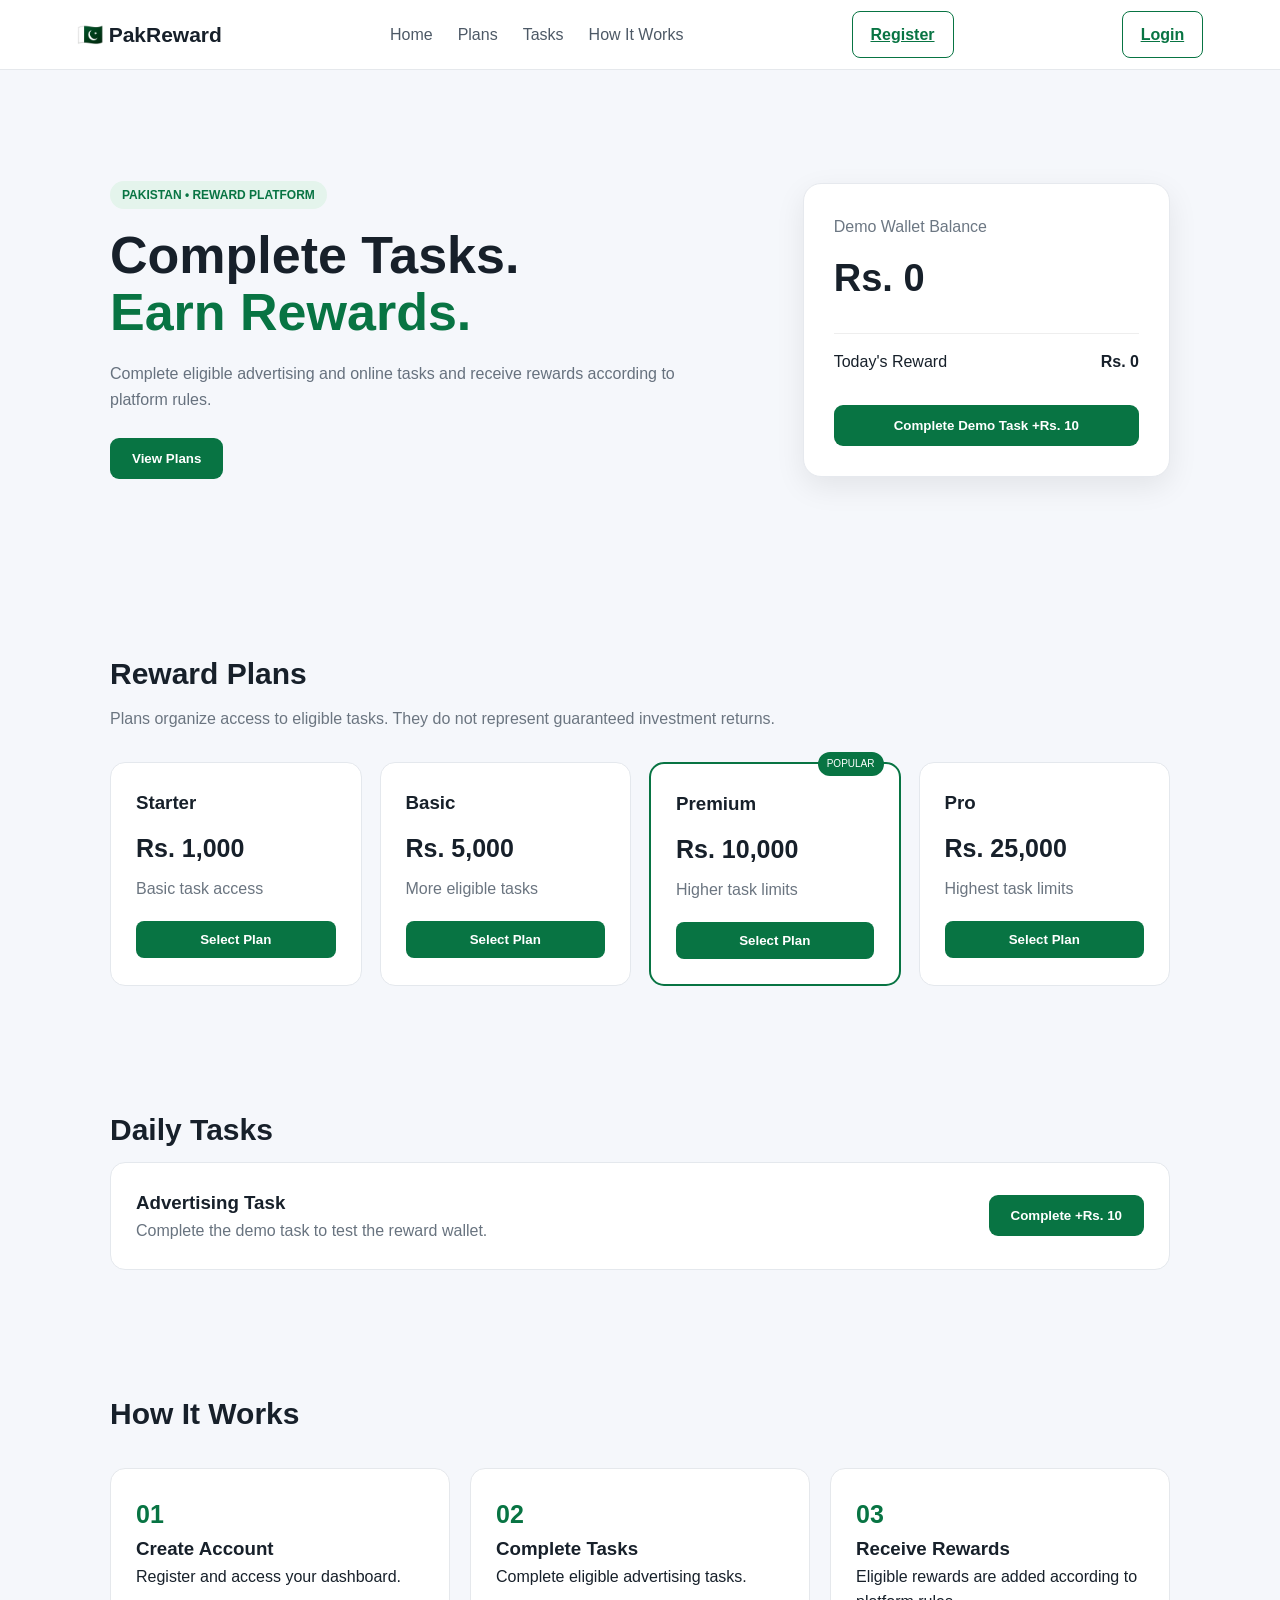
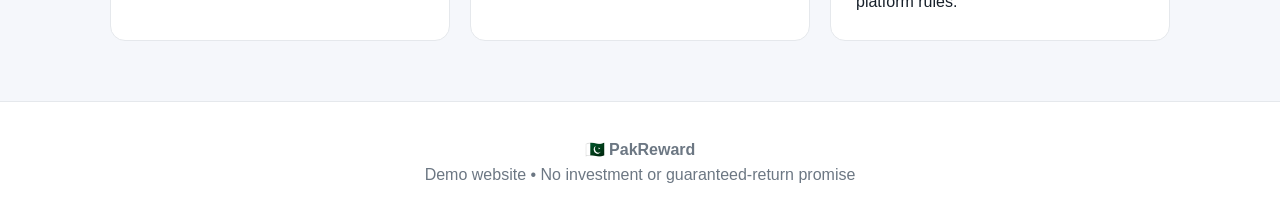
==== index.html @ a7fa125a "Update index.html" ====
<!DOCTYPE html>
<html lang="en">
<head>
    <meta charset="UTF-8">
    <meta name="viewport" content="width=device-width, initial-scale=1.0">
    <title>PakReward - Earn Rewards</title>
    <link rel="stylesheet" href="style.css">
</head>

<body>

<header>
    <div class="logo">🇵🇰 PakReward</div>

    <nav>
        <a href="#home">Home</a>
        <a href="#plans">Plans</a>
        <a href="#tasks">Tasks</a>
        <a href="#how">How It Works</a>
    </nav>

    <a href="register.html" class="login-btn">Register</a>

<a href="dashboard.html" class="login-btn">Login</a>
</header>


<section id="home" class="hero">

    <div class="hero-text">
        <span class="badge">PAKISTAN • REWARD PLATFORM</span>

        <h1>Complete Tasks.<br>
        <span>Earn Rewards.</span></h1>

        <p>
            Complete eligible advertising and online tasks
            and receive rewards according to platform rules.
        </p>

        <button class="main-btn" onclick="showPlans()">
            View Plans
        </button>
    </div>


    <div class="wallet-card">

        <p>Demo Wallet Balance</p>

        <h2 id="balance">Rs. 0</h2>

        <div class="wallet-row">
            <span>Today's Reward</span>
            <strong id="today">Rs. 0</strong>
        </div>

        <button class="main-btn full"
                onclick="completeTask()">
            Complete Demo Task +Rs. 10
        </button>

    </div>

</section>


<section id="plans">

    <h2>Reward Plans</h2>

    <p class="section-text">
        Plans organize access to eligible tasks.
        They do not represent guaranteed investment returns.
    </p>


    <div class="plans">

        <div class="plan-card">
            <h3>Starter</h3>
            <h4>Rs. 1,000</h4>
            <p>Basic task access</p>

            <button onclick="selectPlan('Starter',1000)">
                Select Plan
            </button>
        </div>


        <div class="plan-card">
            <h3>Basic</h3>
            <h4>Rs. 5,000</h4>
            <p>More eligible tasks</p>

            <button onclick="selectPlan('Basic',5000)">
                Select Plan
            </button>
        </div>


        <div class="plan-card featured">
            <span class="popular">POPULAR</span>

            <h3>Premium</h3>
            <h4>Rs. 10,000</h4>
            <p>Higher task limits</p>

            <button onclick="selectPlan('Premium',10000)">
                Select Plan
            </button>
        </div>


        <div class="plan-card">
            <h3>Pro</h3>
            <h4>Rs. 25,000</h4>
            <p>Highest task limits</p>

            <button onclick="selectPlan('Pro',25000)">
                Select Plan
            </button>
        </div>

    </div>

</section>


<section id="tasks">

    <h2>Daily Tasks</h2>

    <div class="task-card">

        <div>
            <h3>Advertising Task</h3>

            <p>
                Complete the demo task to test
                the reward wallet.
            </p>
        </div>

        <button class="main-btn"
                onclick="completeTask()">
            Complete +Rs. 10
        </button>

    </div>

</section>


<section id="how">

    <h2>How It Works</h2>

    <div class="steps">

        <div>
            <b>01</b>
            <h3>Create Account</h3>
            <p>Register and access your dashboard.</p>
        </div>

        <div>
            <b>02</b>
            <h3>Complete Tasks</h3>
            <p>Complete eligible advertising tasks.</p>
        </div>

        <div>
            <b>03</b>
            <h3>Receive Rewards</h3>
            <p>Eligible rewards are added according to platform rules.</p>
        </div>

    </div>

</section>


<footer>

    <strong>🇵🇰 PakReward</strong>

    <p>
        Demo website • No investment or guaranteed-return promise
    </p>

</footer>


<script src="script.js"></script>

</body>
</html>
---- style.css ----
* {
    box-sizing: border-box;
    margin: 0;
    padding: 0;
}

body {
    font-family: Arial, sans-serif;
    background: #f5f7fb;
    color: #17202a;
    line-height: 1.6;
}


/* HEADER */

header {
    height: 70px;
    background: white;
    border-bottom: 1px solid #e5e8ec;

    display: flex;
    align-items: center;
    justify-content: space-between;

    padding: 0 6%;

    position: sticky;
    top: 0;
    z-index: 100;
}

.logo {
    font-size: 21px;
    font-weight: 800;
}

nav {
    display: flex;
    gap: 25px;
}

nav a {
    text-decoration: none;
    color: #4d5966;
    font-weight: 500;
}

.login-btn {
    padding: 10px 18px;

    border: 1px solid #087443;
    border-radius: 8px;

    background: white;
    color: #087443;

    cursor: pointer;
    font-weight: bold;
}


/* HERO */

.hero {
    max-width: 1100px;
    margin: auto;

    min-height: 520px;

    padding: 70px 20px;

    display: grid;
    grid-template-columns: 1.4fr 0.8fr;

    gap: 50px;

    align-items: center;
}

.badge {
    background: #e4f4ec;
    color: #087443;

    padding: 7px 12px;

    border-radius: 30px;

    font-size: 12px;
    font-weight: bold;
}

.hero h1 {
    font-size: 52px;
    line-height: 1.1;

    margin: 20px 0;
}

.hero h1 span {
    color: #087443;
}

.hero-text p {
    color: #66717e;

    max-width: 600px;

    margin-bottom: 25px;
}


/* BUTTON */

.main-btn {
    border: none;

    background: #087443;
    color: white;

    padding: 13px 22px;

    border-radius: 9px;

    font-weight: bold;

    cursor: pointer;
}

.main-btn:hover {
    opacity: 0.9;
}

.full {
    width: 100%;
}


/* WALLET */

.wallet-card {
    background: white;

    padding: 30px;

    border-radius: 18px;

    box-shadow: 0 10px 30px rgba(0,0,0,0.08);

    border: 1px solid #e6e9ee;
}

.wallet-card p {
    color: #6c7783;
}

.wallet-card h2 {
    font-size: 38px;

    margin: 8px 0 25px;
}

.wallet-row {
    border-top: 1px solid #eee;

    padding: 15px 0;

    display: flex;
    justify-content: space-between;

    margin-bottom: 15px;
}


/* SECTIONS */

section:not(.hero) {
    max-width: 1100px;

    margin: auto;

    padding: 60px 20px;
}

section h2 {
    font-size: 30px;

    margin-bottom: 8px;
}

.section-text {
    color: #6b7580;

    margin-bottom: 25px;
}


/* PLANS */

.plans {
    display: grid;

    grid-template-columns:
        repeat(4, 1fr);

    gap: 18px;

    margin-top: 30px;
}

.plan-card {
    background: white;

    padding: 25px;

    border-radius: 15px;

    border: 1px solid #e4e8ed;

    position: relative;
}

.plan-card h3 {
    margin-bottom: 10px;
}

.plan-card h4 {
    font-size: 25px;

    margin-bottom: 8px;
}

.plan-card p {
    color: #6b7580;

    margin-bottom: 20px;
}

.plan-card button {
    width: 100%;

    padding: 11px;

    border: none;

    background: #087443;

    color: white;

    border-radius: 8px;

    cursor: pointer;

    font-weight: bold;
}

.featured {
    border: 2px solid #087443;
}

.popular {
    position: absolute;

    top: -12px;
    right: 15px;

    background: #087443;

    color: white;

    padding: 4px 9px;

    border-radius: 20px;

    font-size: 10px;
}


/* TASK */

.task-card {
    background: white;

    border: 1px solid #e4e8ed;

    border-radius: 15px;

    padding: 25px;

    display: flex;

    justify-content: space-between;

    align-items: center;
}

.task-card p {
    color: #68737f;
}


/* STEPS */

.steps {
    display: grid;

    grid-template-columns:
        repeat(3, 1fr);

    gap: 20px;

    margin-top: 30px;
}

.steps div {
    background: white;

    padding: 25px;

    border-radius: 15px;

    border: 1px solid #e5e8ec;
}

.steps b {
    color: #087443;

    font-size: 25px;
}


/* FOOTER */

footer {
    text-align: center;

    background: white;

    border-top: 1px solid #e5e8ec;

    padding: 35px 20px;

    color: #6c7783;
}


/* MOBILE */

@media(max-width: 800px) {

    nav {
        display: none;
    }

    .hero {
        grid-template-columns: 1fr;
    }

    .hero h1 {
        font-size: 40px;
    }

    .plans {
        grid-template-columns:
            repeat(2, 1fr);
    }

    .steps {
        grid-template-columns: 1fr;
    }
}


@media(max-width: 500px) {

    .plans {
        grid-template-columns: 1fr;
    }

    .task-card {
        display: block;
    }

    .task-card .main-btn {
        width: 100%;

        margin-top: 15px;
    }
}
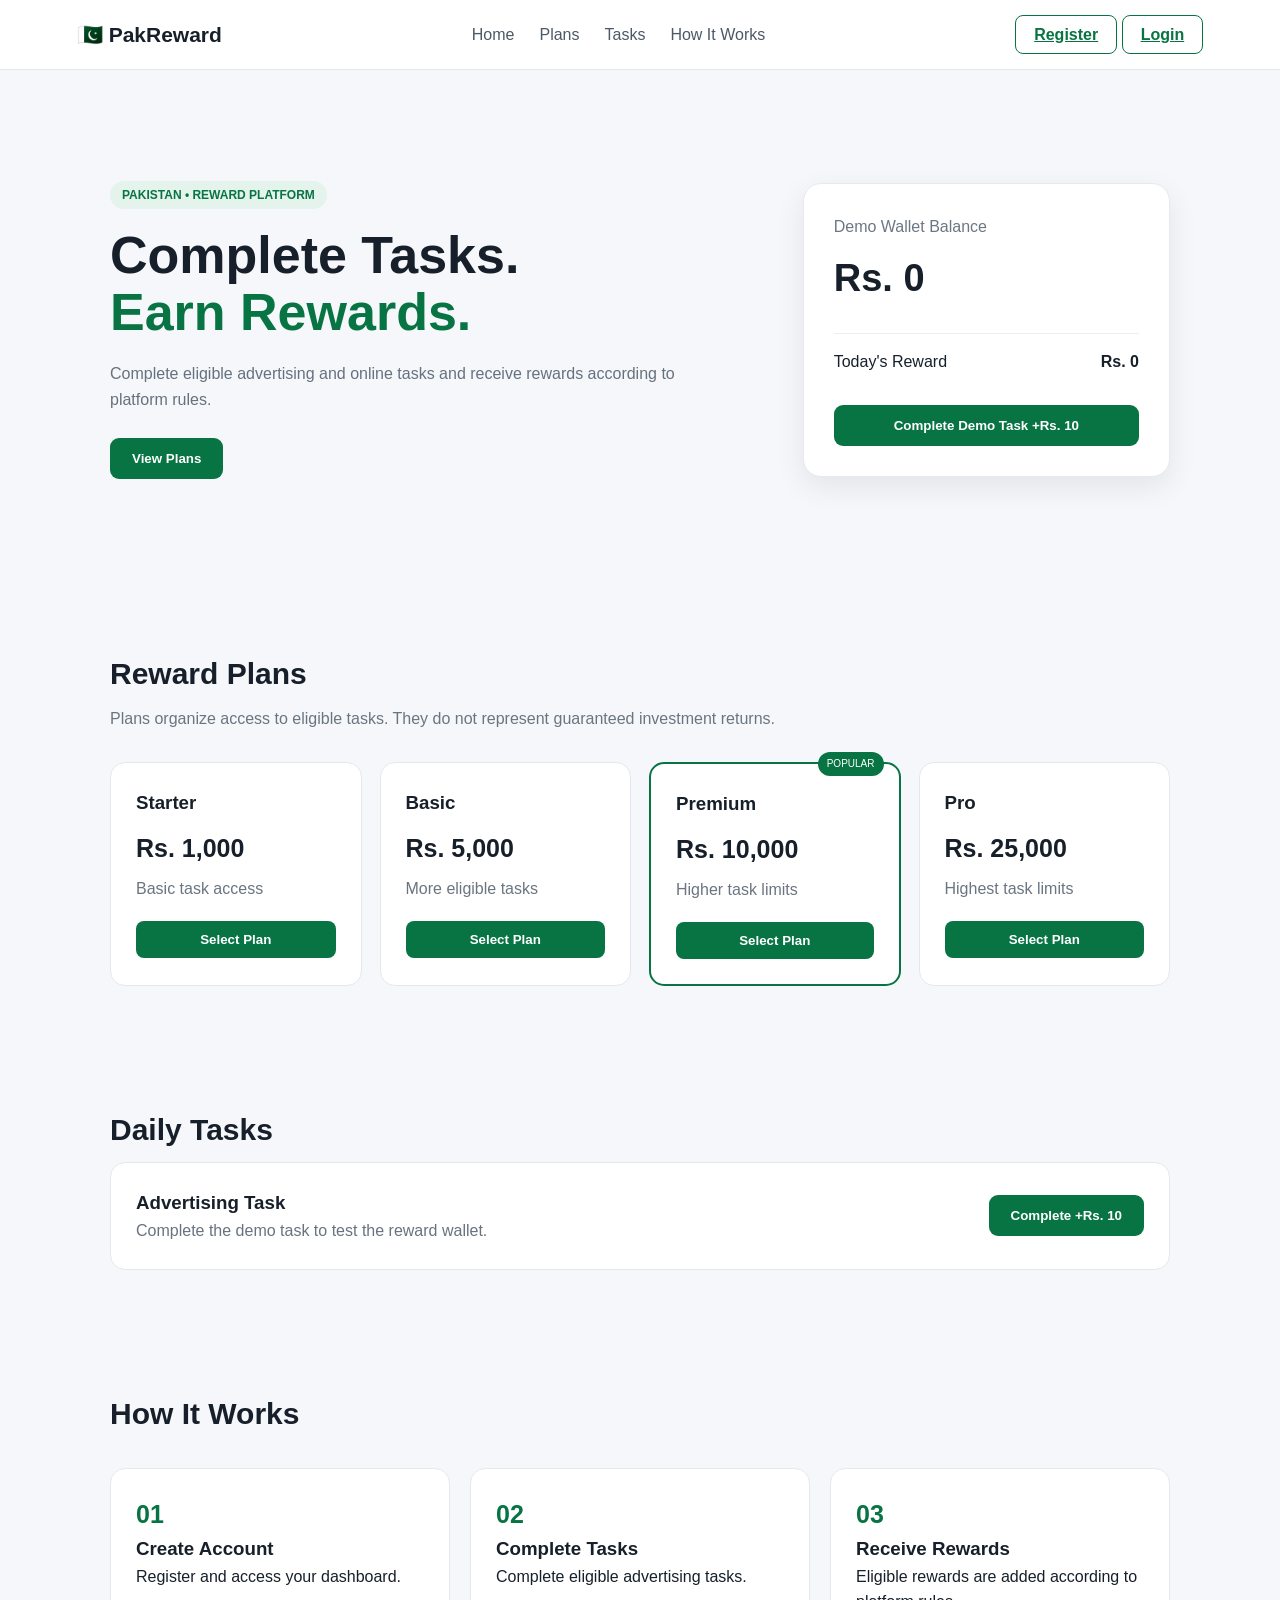
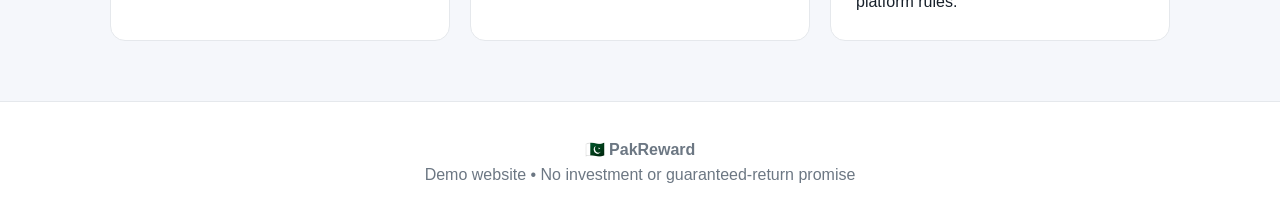
==== commit 87a90e90: "Add registration button to header" ====
--- a/index.html
+++ b/index.html
@@ -19,9 +19,11 @@
         <a href="#how">How It Works</a>
     </nav>
 
+    <div>
     <a href="register.html" class="login-btn">Register</a>
 
-<a href="dashboard.html" class="login-btn">Login</a>
+    <a href="dashboard.html" class="login-btn">Login</a>
+</div>
 </header>
 
 
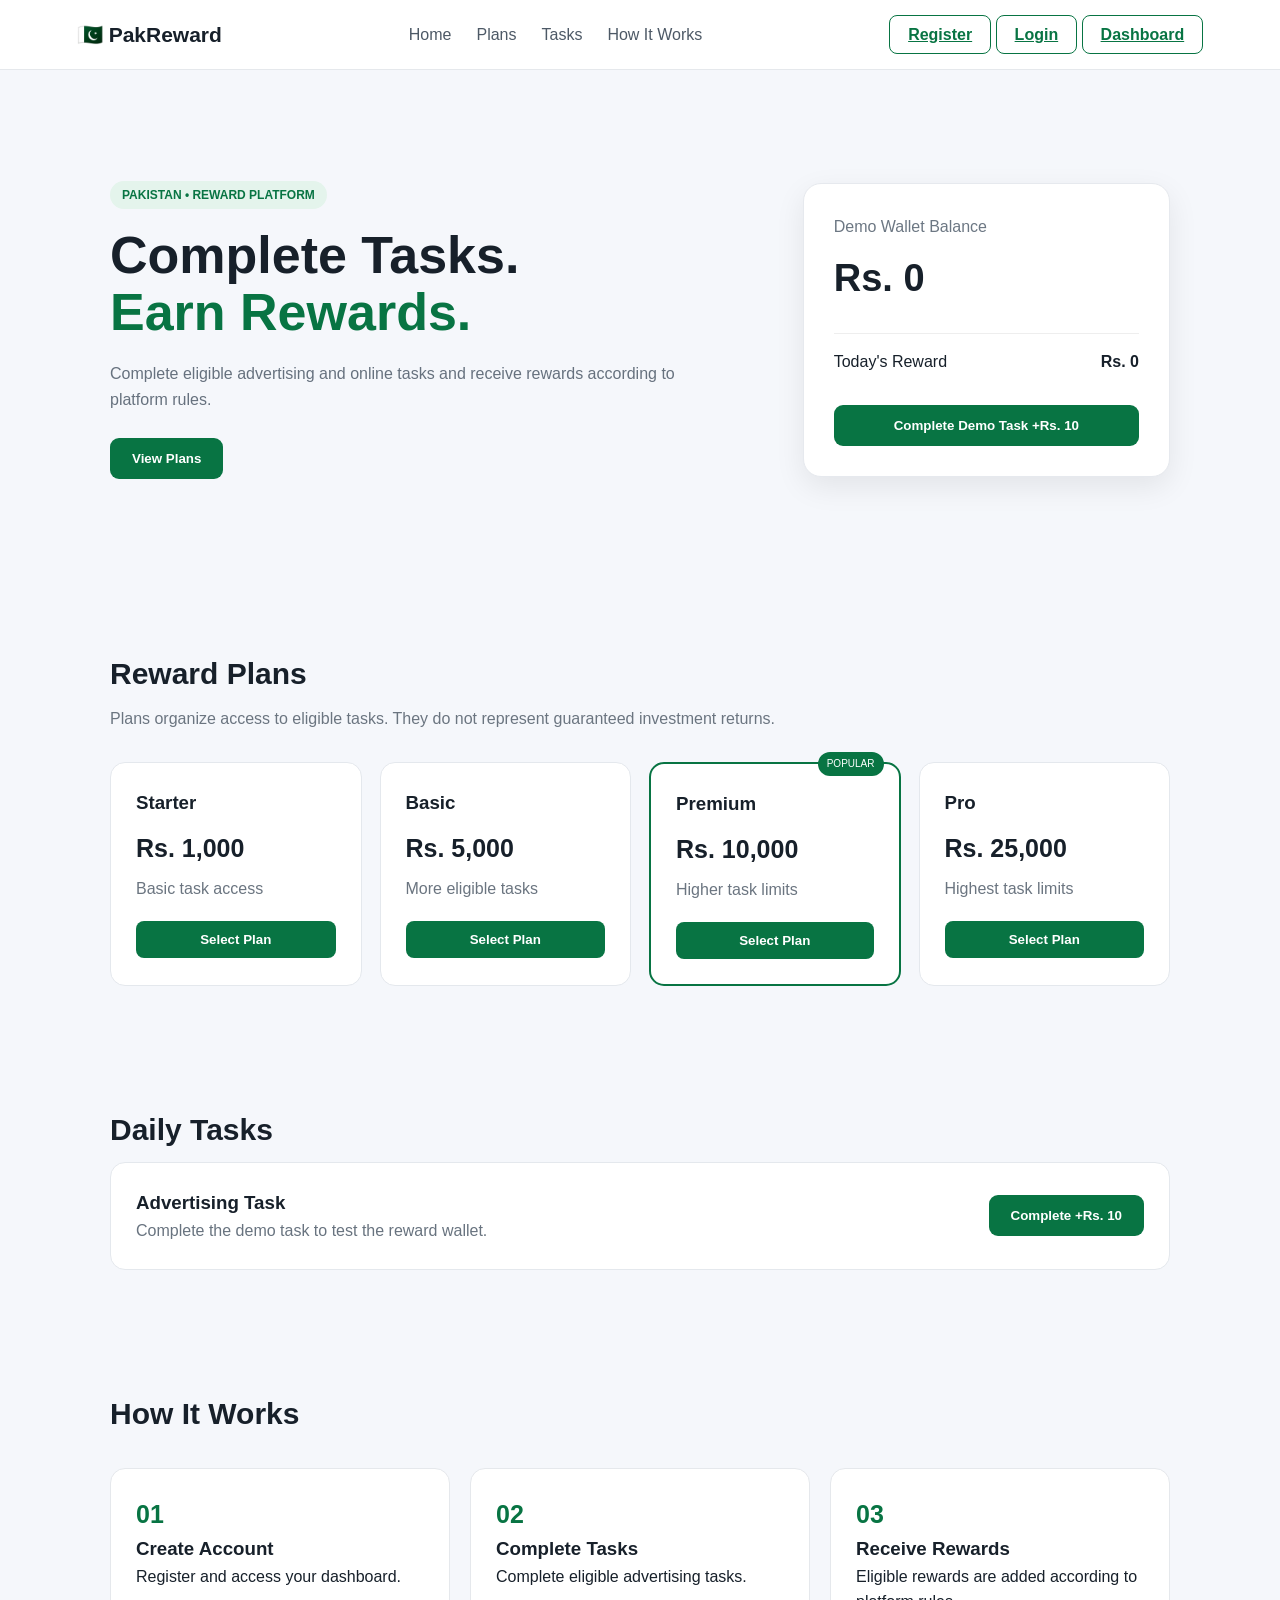
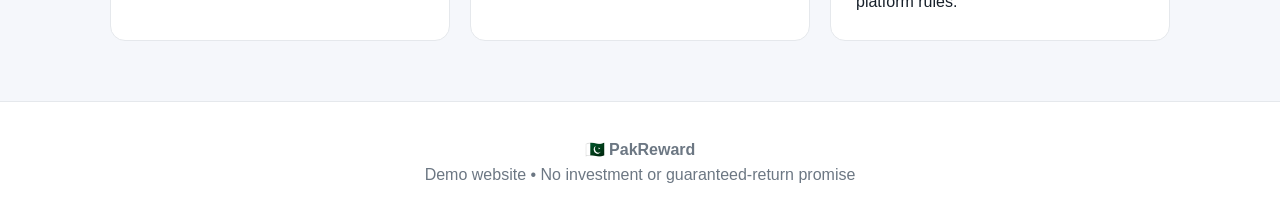
==== commit aec91375: "Update index.html" ====
--- a/index.html
+++ b/index.html
@@ -20,10 +20,12 @@
     </nav>
 
     <div>
-    <a href="register.html" class="login-btn">Register</a>
-
-    <a href="dashboard.html" class="login-btn">Login</a>
-</div>
+        <a href="register.html" class="login-btn">Register</a>
+
+        <a href="dashboard.html" class="login-btn">Login</a>
+
+        <a href="dashboard.html" class="login-btn">Dashboard</a>
+    </div>
 </header>
 
 
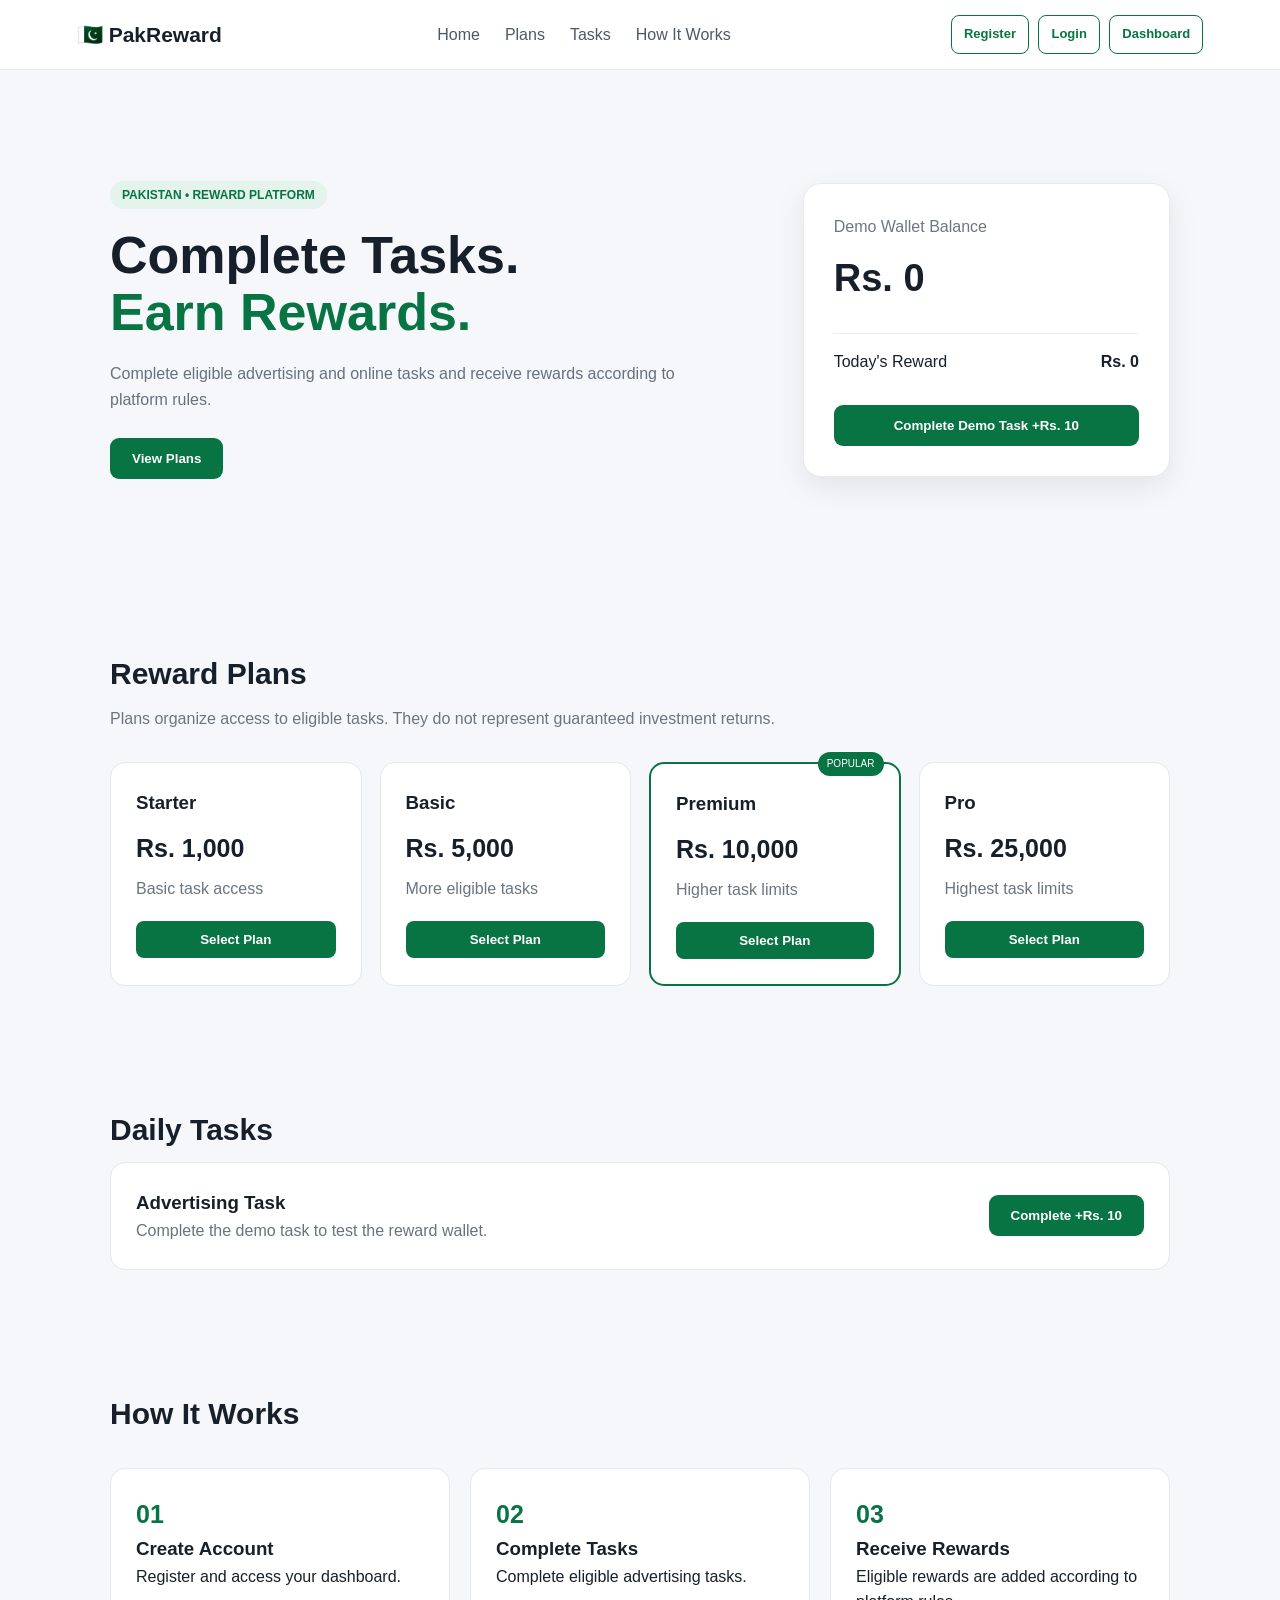
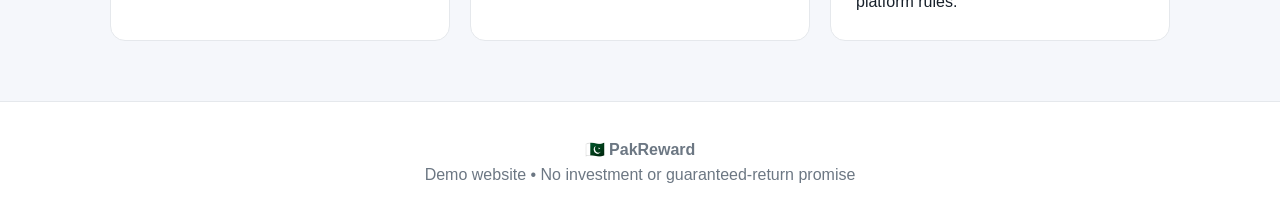
==== commit a8e307a9: "Update index.html" ====
--- a/index.html
+++ b/index.html
@@ -22,7 +22,7 @@
     <div>
         <a href="register.html" class="login-btn">Register</a>
 
-        <a href="dashboard.html" class="login-btn">Login</a>
+        <a href="login.html" class="login-btn">Login</a>
 
         <a href="dashboard.html" class="login-btn">Dashboard</a>
     </div>
--- a/style.css
+++ b/style.css
@@ -47,7 +47,8 @@
 }
 
 .login-btn {
-    padding: 10px 18px;
+    padding: 8px 12px;
+    margin-left: 5px;
 
     border: 1px solid #087443;
     border-radius: 8px;
@@ -57,7 +58,13 @@
 
     cursor: pointer;
     font-weight: bold;
-}
+
+    text-decoration: none;
+    display: inline-block;
+
+    font-size: 13px;
+}
+
 
 
 /* HERO */
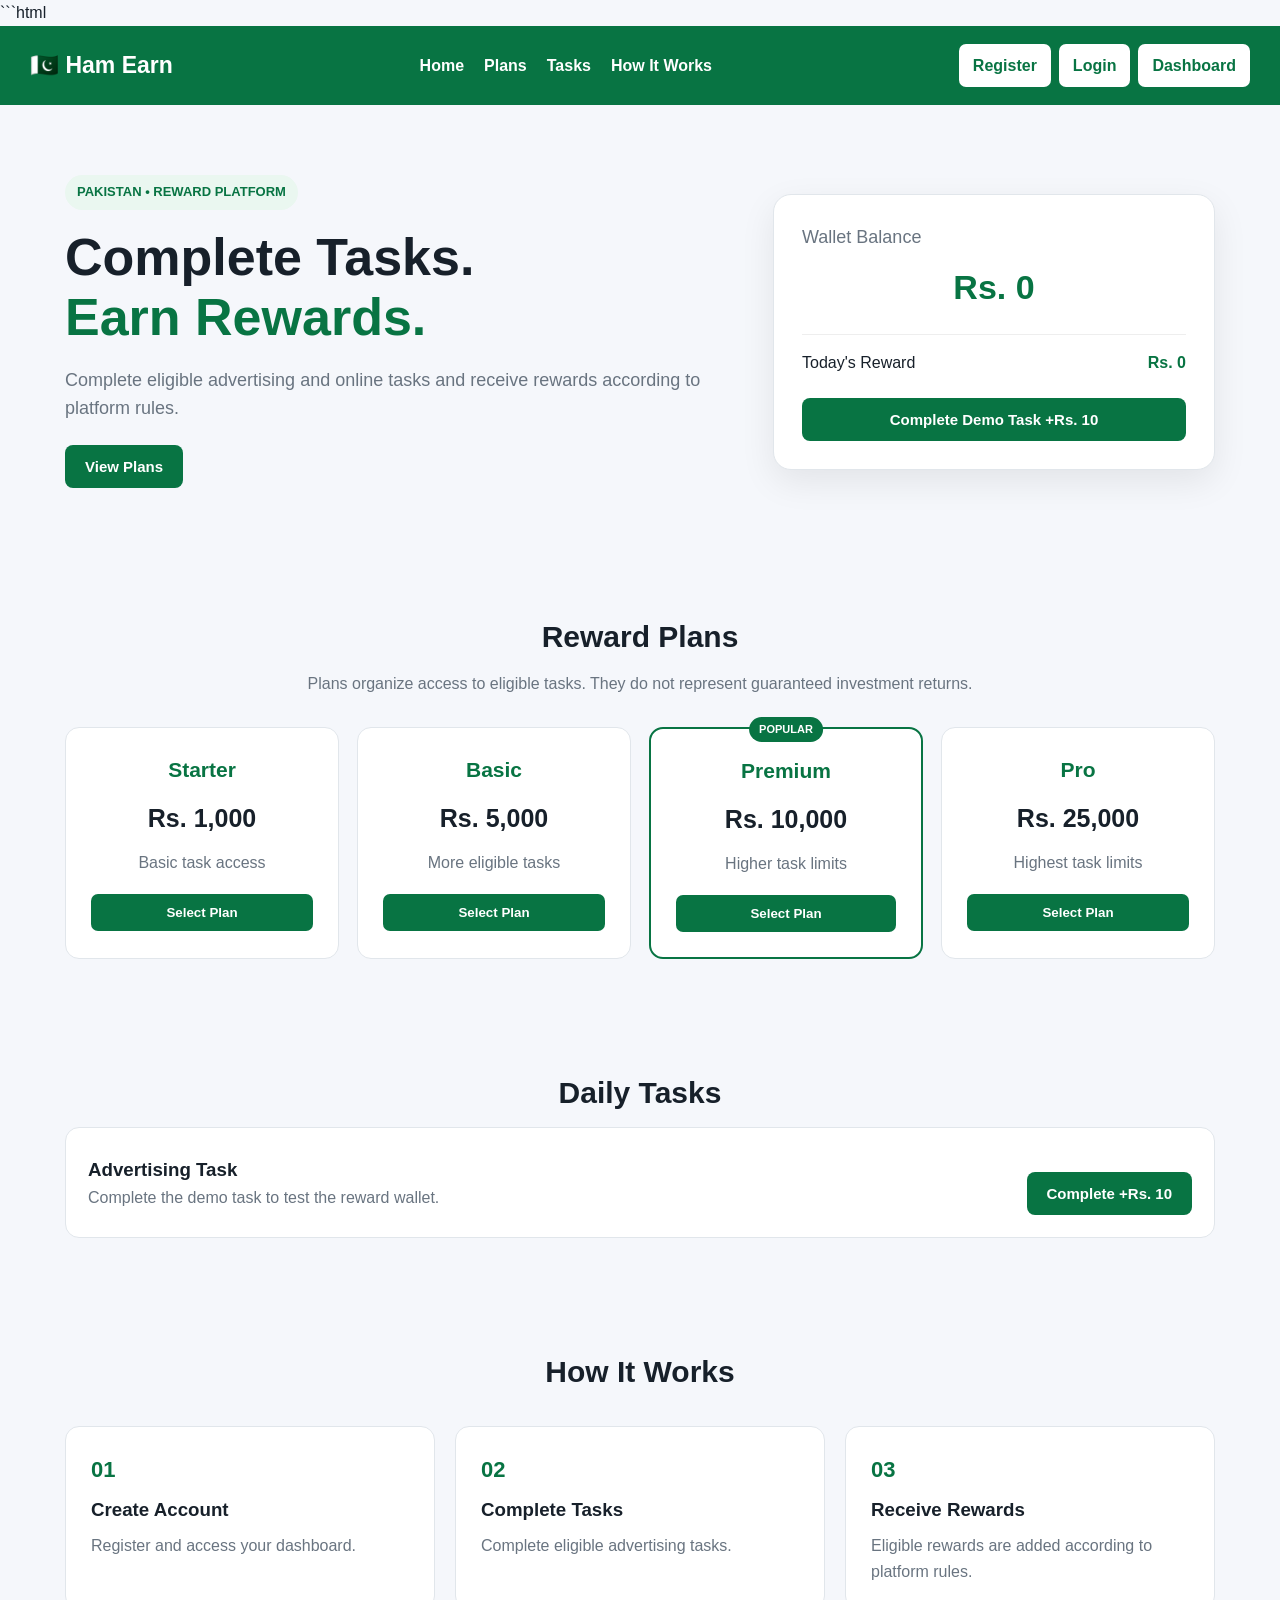
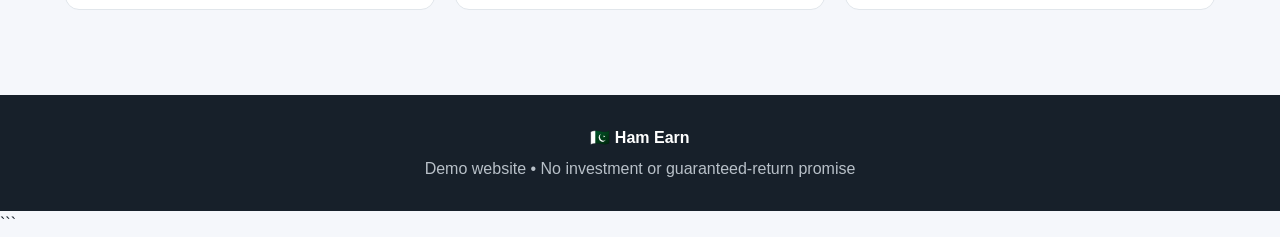
==== commit f80a3591: "Update index.html" ====
--- a/index.html
+++ b/index.html
@@ -1,129 +1,561 @@
+```html
 <!DOCTYPE html>
 <html lang="en">
+
 <head>
-    <meta charset="UTF-8">
-    <meta name="viewport" content="width=device-width, initial-scale=1.0">
-    <title>PakReward - Earn Rewards</title>
-    <link rel="stylesheet" href="style.css">
+<meta charset="UTF-8">
+<meta name="viewport" content="width=device-width, initial-scale=1.0">
+
+<title>Ham Earn - Earn Rewards</title>
+
+<style>
+
+*{
+    box-sizing:border-box;
+    margin:0;
+    padding:0;
+}
+
+body{
+    font-family:Arial,sans-serif;
+    background:#f5f7fb;
+    color:#17202a;
+    line-height:1.6;
+}
+
+/* HEADER */
+
+header{
+    background:#087443;
+    color:white;
+    padding:18px 30px;
+    display:flex;
+    align-items:center;
+    justify-content:space-between;
+    gap:20px;
+    flex-wrap:wrap;
+}
+
+.logo{
+    font-size:23px;
+    font-weight:bold;
+}
+
+nav{
+    display:flex;
+    gap:20px;
+}
+
+nav a{
+    color:white;
+    text-decoration:none;
+    font-weight:bold;
+}
+
+.header-buttons{
+    display:flex;
+    gap:8px;
+}
+
+.header-btn{
+    background:white;
+    color:#087443;
+    padding:9px 14px;
+    border-radius:7px;
+    text-decoration:none;
+    font-weight:bold;
+}
+
+/* HERO */
+
+.hero{
+    max-width:1200px;
+    margin:0 auto;
+    padding:70px 25px;
+    display:grid;
+    grid-template-columns:1.2fr .8fr;
+    gap:45px;
+    align-items:center;
+}
+
+.badge{
+    display:inline-block;
+    background:#eaf7f0;
+    color:#087443;
+    padding:7px 12px;
+    border-radius:20px;
+    font-size:13px;
+    font-weight:bold;
+}
+
+.hero h1{
+    font-size:52px;
+    line-height:1.15;
+    margin:18px 0;
+}
+
+.hero h1 span{
+    color:#087443;
+}
+
+.hero p{
+    color:#697480;
+    font-size:18px;
+    max-width:650px;
+}
+
+.main-btn{
+    margin-top:22px;
+    padding:13px 20px;
+    background:#087443;
+    color:white;
+    border:none;
+    border-radius:8px;
+    font-weight:bold;
+    cursor:pointer;
+    font-size:15px;
+}
+
+.main-btn:hover{
+    opacity:.9;
+}
+
+/* WALLET */
+
+.wallet-card{
+    background:white;
+    padding:28px;
+    border-radius:18px;
+    border:1px solid #e1e6eb;
+    box-shadow:0 12px 35px rgba(0,0,0,.08);
+}
+
+.wallet-card p{
+    color:#697480;
+}
+
+.wallet-card h2{
+    color:#087443;
+    font-size:34px;
+    margin:8px 0 20px;
+}
+
+.wallet-row{
+    display:flex;
+    justify-content:space-between;
+    border-top:1px solid #eee;
+    padding-top:15px;
+}
+
+.wallet-row strong{
+    color:#087443;
+}
+
+.full{
+    width:100%;
+}
+
+/* SECTIONS */
+
+section:not(.hero){
+    max-width:1200px;
+    margin:0 auto;
+    padding:55px 25px;
+}
+
+section h2{
+    text-align:center;
+    font-size:30px;
+    margin-bottom:10px;
+}
+
+.section-text{
+    text-align:center;
+    color:#697480;
+    margin-bottom:30px;
+}
+
+/* PLANS */
+
+.plans{
+    display:grid;
+    grid-template-columns:repeat(4,1fr);
+    gap:18px;
+    margin-top:30px;
+}
+
+.plan-card{
+    background:white;
+    border:1px solid #e1e6eb;
+    border-radius:14px;
+    padding:25px;
+    text-align:center;
+    position:relative;
+}
+
+.plan-card h3{
+    color:#087443;
+    font-size:21px;
+}
+
+.plan-card h4{
+    font-size:25px;
+    margin:12px 0;
+}
+
+.plan-card p{
+    color:#697480;
+}
+
+.plan-card button{
+    width:100%;
+    margin-top:18px;
+    padding:11px;
+    border:none;
+    border-radius:7px;
+    background:#087443;
+    color:white;
+    font-weight:bold;
+    cursor:pointer;
+}
+
+.featured{
+    border:2px solid #087443;
+}
+
+.popular{
+    position:absolute;
+    top:-12px;
+    left:50%;
+    transform:translateX(-50%);
+    background:#087443;
+    color:white;
+    padding:4px 10px;
+    border-radius:15px;
+    font-size:11px;
+    font-weight:bold;
+}
+
+/* TASKS */
+
+.task-card{
+    background:white;
+    border:1px solid #e1e6eb;
+    border-radius:14px;
+    padding:22px;
+    display:flex;
+    justify-content:space-between;
+    align-items:center;
+    gap:20px;
+}
+
+.task-card p{
+    color:#697480;
+}
+
+/* STEPS */
+
+.steps{
+    display:grid;
+    grid-template-columns:repeat(3,1fr);
+    gap:20px;
+    margin-top:30px;
+}
+
+.steps div{
+    background:white;
+    border:1px solid #e1e6eb;
+    border-radius:14px;
+    padding:25px;
+}
+
+.steps b{
+    color:#087443;
+    font-size:22px;
+}
+
+.steps h3{
+    margin:8px 0;
+}
+
+.steps p{
+    color:#697480;
+}
+
+/* FOOTER */
+
+footer{
+    margin-top:30px;
+    padding:30px;
+    text-align:center;
+    background:#17202a;
+    color:white;
+}
+
+footer p{
+    color:#b8c0c8;
+    margin-top:5px;
+}
+
+/* MOBILE */
+
+@media(max-width:900px){
+
+    .hero{
+        grid-template-columns:1fr;
+    }
+
+    .plans{
+        grid-template-columns:repeat(2,1fr);
+    }
+
+}
+
+@media(max-width:600px){
+
+    header{
+        justify-content:center;
+        text-align:center;
+    }
+
+    nav{
+        width:100%;
+        justify-content:center;
+        flex-wrap:wrap;
+    }
+
+    .header-buttons{
+        width:100%;
+        justify-content:center;
+        flex-wrap:wrap;
+    }
+
+    .hero{
+        padding-top:45px;
+    }
+
+    .hero h1{
+        font-size:38px;
+    }
+
+    .plans{
+        grid-template-columns:1fr;
+    }
+
+    .steps{
+        grid-template-columns:1fr;
+    }
+
+    .task-card{
+        flex-direction:column;
+        align-items:flex-start;
+    }
+
+}
+
+</style>
 </head>
 
 <body>
 
+
+<!-- HEADER -->
+
 <header>
-    <div class="logo">🇵🇰 PakReward</div>
+
+    <div class="logo">
+        🇵🇰 Ham Earn
+    </div>
 
     <nav>
+
         <a href="#home">Home</a>
+
         <a href="#plans">Plans</a>
+
         <a href="#tasks">Tasks</a>
+
         <a href="#how">How It Works</a>
+
     </nav>
 
+    <div class="header-buttons">
+
+        <a href="register.html" class="header-btn">
+            Register
+        </a>
+
+        <a href="login.html" class="header-btn">
+            Login
+        </a>
+
+        <a href="dashboard.html" class="header-btn">
+            Dashboard
+        </a>
+
+    </div>
+
+</header>
+
+
+<!-- HERO -->
+
+<section id="home" class="hero">
+
     <div>
-        <a href="register.html" class="login-btn">Register</a>
-
-        <a href="login.html" class="login-btn">Login</a>
-
-        <a href="dashboard.html" class="login-btn">Dashboard</a>
+
+        <span class="badge">
+            PAKISTAN • REWARD PLATFORM
+        </span>
+
+        <h1>
+            Complete Tasks.<br>
+            <span>Earn Rewards.</span>
+        </h1>
+
+        <p>
+            Complete eligible advertising and online
+            tasks and receive rewards according to
+            platform rules.
+        </p>
+
+        <button
+            class="main-btn"
+            onclick="showPlans()">
+
+            View Plans
+
+        </button>
+
     </div>
-</header>
-
-
-<section id="home" class="hero">
-
-    <div class="hero-text">
-        <span class="badge">PAKISTAN • REWARD PLATFORM</span>
-
-        <h1>Complete Tasks.<br>
-        <span>Earn Rewards.</span></h1>
+
+
+    <!-- WALLET -->
+
+    <div class="wallet-card">
 
         <p>
-            Complete eligible advertising and online tasks
-            and receive rewards according to platform rules.
+            Wallet Balance
         </p>
 
-        <button class="main-btn" onclick="showPlans()">
-            View Plans
+        <h2 id="balance">
+            Rs. 0
+        </h2>
+
+        <div class="wallet-row">
+
+            <span>
+                Today's Reward
+            </span>
+
+            <strong id="today">
+                Rs. 0
+            </strong>
+
+        </div>
+
+        <button
+            class="main-btn full"
+            onclick="completeTask()">
+
+            Complete Demo Task +Rs. 10
+
         </button>
+
     </div>
 
-
-    <div class="wallet-card">
-
-        <p>Demo Wallet Balance</p>
-
-        <h2 id="balance">Rs. 0</h2>
-
-        <div class="wallet-row">
-            <span>Today's Reward</span>
-            <strong id="today">Rs. 0</strong>
-        </div>
-
-        <button class="main-btn full"
-                onclick="completeTask()">
-            Complete Demo Task +Rs. 10
-        </button>
-
-    </div>
-
 </section>
 
 
+<!-- PLANS -->
+
 <section id="plans">
 
-    <h2>Reward Plans</h2>
+    <h2>
+        Reward Plans
+    </h2>
 
     <p class="section-text">
         Plans organize access to eligible tasks.
         They do not represent guaranteed investment returns.
     </p>
 
-
     <div class="plans">
 
+
         <div class="plan-card">
+
             <h3>Starter</h3>
+
             <h4>Rs. 1,000</h4>
-            <p>Basic task access</p>
-
-            <button onclick="selectPlan('Starter',1000)">
+
+            <p>
+                Basic task access
+            </p>
+
+            <button
+                onclick="selectPlan('Starter',1000)">
                 Select Plan
             </button>
+
         </div>
 
 
         <div class="plan-card">
+
             <h3>Basic</h3>
+
             <h4>Rs. 5,000</h4>
-            <p>More eligible tasks</p>
-
-            <button onclick="selectPlan('Basic',5000)">
+
+            <p>
+                More eligible tasks
+            </p>
+
+            <button
+                onclick="selectPlan('Basic',5000)">
                 Select Plan
             </button>
+
         </div>
 
 
         <div class="plan-card featured">
-            <span class="popular">POPULAR</span>
+
+            <span class="popular">
+                POPULAR
+            </span>
 
             <h3>Premium</h3>
+
             <h4>Rs. 10,000</h4>
-            <p>Higher task limits</p>
-
-            <button onclick="selectPlan('Premium',10000)">
+
+            <p>
+                Higher task limits
+            </p>
+
+            <button
+                onclick="selectPlan('Premium',10000)">
                 Select Plan
             </button>
+
         </div>
 
 
         <div class="plan-card">
+
             <h3>Pro</h3>
+
             <h4>Rs. 25,000</h4>
-            <p>Highest task limits</p>
-
-            <button onclick="selectPlan('Pro',25000)">
+
+            <p>
+                Highest task limits
+            </p>
+
+            <button
+                onclick="selectPlan('Pro',25000)">
                 Select Plan
             </button>
+
         </div>
 
     </div>
@@ -131,24 +563,35 @@
 </section>
 
 
+<!-- TASKS -->
+
 <section id="tasks">
 
-    <h2>Daily Tasks</h2>
+    <h2>
+        Daily Tasks
+    </h2>
 
     <div class="task-card">
 
         <div>
-            <h3>Advertising Task</h3>
+
+            <h3>
+                Advertising Task
+            </h3>
 
             <p>
-                Complete the demo task to test
-                the reward wallet.
+                Complete the demo task
+                to test the reward wallet.
             </p>
+
         </div>
 
-        <button class="main-btn"
-                onclick="completeTask()">
+        <button
+            class="main-btn"
+            onclick="completeTask()">
+
             Complete +Rs. 10
+
         </button>
 
     </div>
@@ -156,28 +599,61 @@
 </section>
 
 
+<!-- HOW IT WORKS -->
+
 <section id="how">
 
-    <h2>How It Works</h2>
+    <h2>
+        How It Works
+    </h2>
 
     <div class="steps">
 
         <div>
+
             <b>01</b>
-            <h3>Create Account</h3>
-            <p>Register and access your dashboard.</p>
+
+            <h3>
+                Create Account
+            </h3>
+
+            <p>
+                Register and access
+                your dashboard.
+            </p>
+
         </div>
 
+
         <div>
+
             <b>02</b>
-            <h3>Complete Tasks</h3>
-            <p>Complete eligible advertising tasks.</p>
+
+            <h3>
+                Complete Tasks
+            </h3>
+
+            <p>
+                Complete eligible
+                advertising tasks.
+            </p>
+
         </div>
 
+
         <div>
+
             <b>03</b>
-            <h3>Receive Rewards</h3>
-            <p>Eligible rewards are added according to platform rules.</p>
+
+            <h3>
+                Receive Rewards
+            </h3>
+
+            <p>
+                Eligible rewards are added
+                according to platform rules.
+            </p>
+
         </div>
 
     </div>
@@ -185,18 +661,317 @@
 </section>
 
 
+<!-- FOOTER -->
+
 <footer>
 
-    <strong>🇵🇰 PakReward</strong>
+    <strong>
+        🇵🇰 Ham Earn
+    </strong>
 
     <p>
-        Demo website • No investment or guaranteed-return promise
+        Demo website • No investment
+        or guaranteed-return promise
     </p>
 
 </footer>
 
 
-<script src="script.js"></script>
+<script>
+
+/* =========================
+   USER DATA
+========================= */
+
+let currentUserId =
+    localStorage.getItem("Ham EarnCurrentUser");
+
+
+let users =
+    JSON.parse(
+        localStorage.getItem("Ham EarnUsers") || "[]"
+    );
+
+
+/* =========================
+   FIND CURRENT USER
+========================= */
+
+function getCurrentUser(){
+
+    if(!currentUserId){
+        return null;
+    }
+
+    return users.find(
+        user =>
+        String(user.id) ===
+        String(currentUserId)
+    ) || null;
+
+}
+
+
+/* =========================
+   MONEY
+========================= */
+
+function money(amount){
+
+    return "Rs. " +
+        Number(amount || 0)
+        .toLocaleString("en-PK");
+
+}
+
+
+/* =========================
+   UPDATE WALLET
+========================= */
+
+function updateWallet(){
+
+    const user = getCurrentUser();
+
+    if(user){
+
+        document.getElementById("balance")
+            .innerText =
+            money(user.balance);
+
+        document.getElementById("today")
+            .innerText =
+            money(user.todayReward);
+
+        return;
+    }
+
+
+    /*
+       If user is not logged in,
+       show demo wallet.
+    */
+
+    document.getElementById("balance")
+        .innerText = "Rs. 0";
+
+    document.getElementById("today")
+        .innerText = "Rs. 0";
+
+}
+
+
+/* =========================
+   SAVE USERS
+========================= */
+
+function saveUsers(){
+
+    localStorage.setItem(
+        "Ham EarnUsers",
+        JSON.stringify(users)
+    );
+
+}
+
+
+/* =========================
+   COMPLETE DEMO TASK
+========================= */
+
+function completeTask(){
+
+    const user = getCurrentUser();
+
+
+    if(!user){
+
+        alert(
+            "Please login first to complete tasks."
+        );
+
+        window.location.href =
+            "login.html";
+
+        return;
+
+    }
+
+
+    user.balance =
+        Number(user.balance || 0) + 10;
+
+
+    user.todayReward =
+        Number(user.todayReward || 0) + 10;
+
+
+    user.totalReward =
+        Number(user.totalReward || 0) + 10;
+
+
+    saveUsers();
+
+    updateWallet();
+
+
+    /* USER TRANSACTION */
+
+    let transactions =
+        JSON.parse(
+            localStorage.getItem(
+                "transactions_" + user.id
+            ) || "[]"
+        );
+
+
+    if(!Array.isArray(transactions)){
+        transactions = [];
+    }
+
+
+    transactions.unshift({
+
+        title:
+            "Demo Task Reward",
+
+        amount:10,
+
+        date:
+            new Date().toLocaleString(),
+
+        type:"reward"
+
+    });
+
+
+    localStorage.setItem(
+
+        "transactions_" + user.id,
+
+        JSON.stringify(
+            transactions.slice(0,20)
+        )
+
+    );
+
+
+    alert(
+        "Demo task completed!\n\n" +
+        "+Rs. 10 reward added."
+    );
+
+}
+
+
+/* =========================
+   SELECT PLAN
+========================= */
+
+function selectPlan(
+    planName,
+    amount
+){
+
+    const user = getCurrentUser();
+
+
+    if(!user){
+
+        localStorage.setItem(
+            "Ham EarnSelectedPlan",
+            planName
+        );
+
+        localStorage.setItem(
+            "Ham EarnPlanAmount",
+            amount
+        );
+
+
+        alert(
+            "Please login/register first."
+        );
+
+
+        window.location.href =
+            "login.html";
+
+        return;
+
+    }
+
+
+    user.selectedPlan =
+        planName;
+
+    user.planAmount =
+        Number(amount);
+
+
+    saveUsers();
+
+
+    alert(
+
+        planName +
+        " plan selected.\n\n" +
+
+        "Plan Amount: " +
+        money(amount)
+
+    );
+
+
+    window.location.href =
+        "dashboard.html";
+
+}
+
+
+/* =========================
+   SHOW PLANS
+========================= */
+
+function showPlans(){
+
+    document.getElementById("plans")
+        .scrollIntoView({
+            behavior:"smooth"
+        });
+
+}
+
+
+/* =========================
+   AUTO REFRESH USER DATA
+========================= */
+
+window.addEventListener(
+    "storage",
+    function(){
+
+        users =
+            JSON.parse(
+                localStorage.getItem(
+                    "Ham EarnUsers"
+                ) || "[]"
+            );
+
+        updateWallet();
+
+    }
+);
+
+
+/* =========================
+   INITIAL LOAD
+========================= */
+
+updateWallet();
+
+</script>
 
 </body>
 </html>
+```
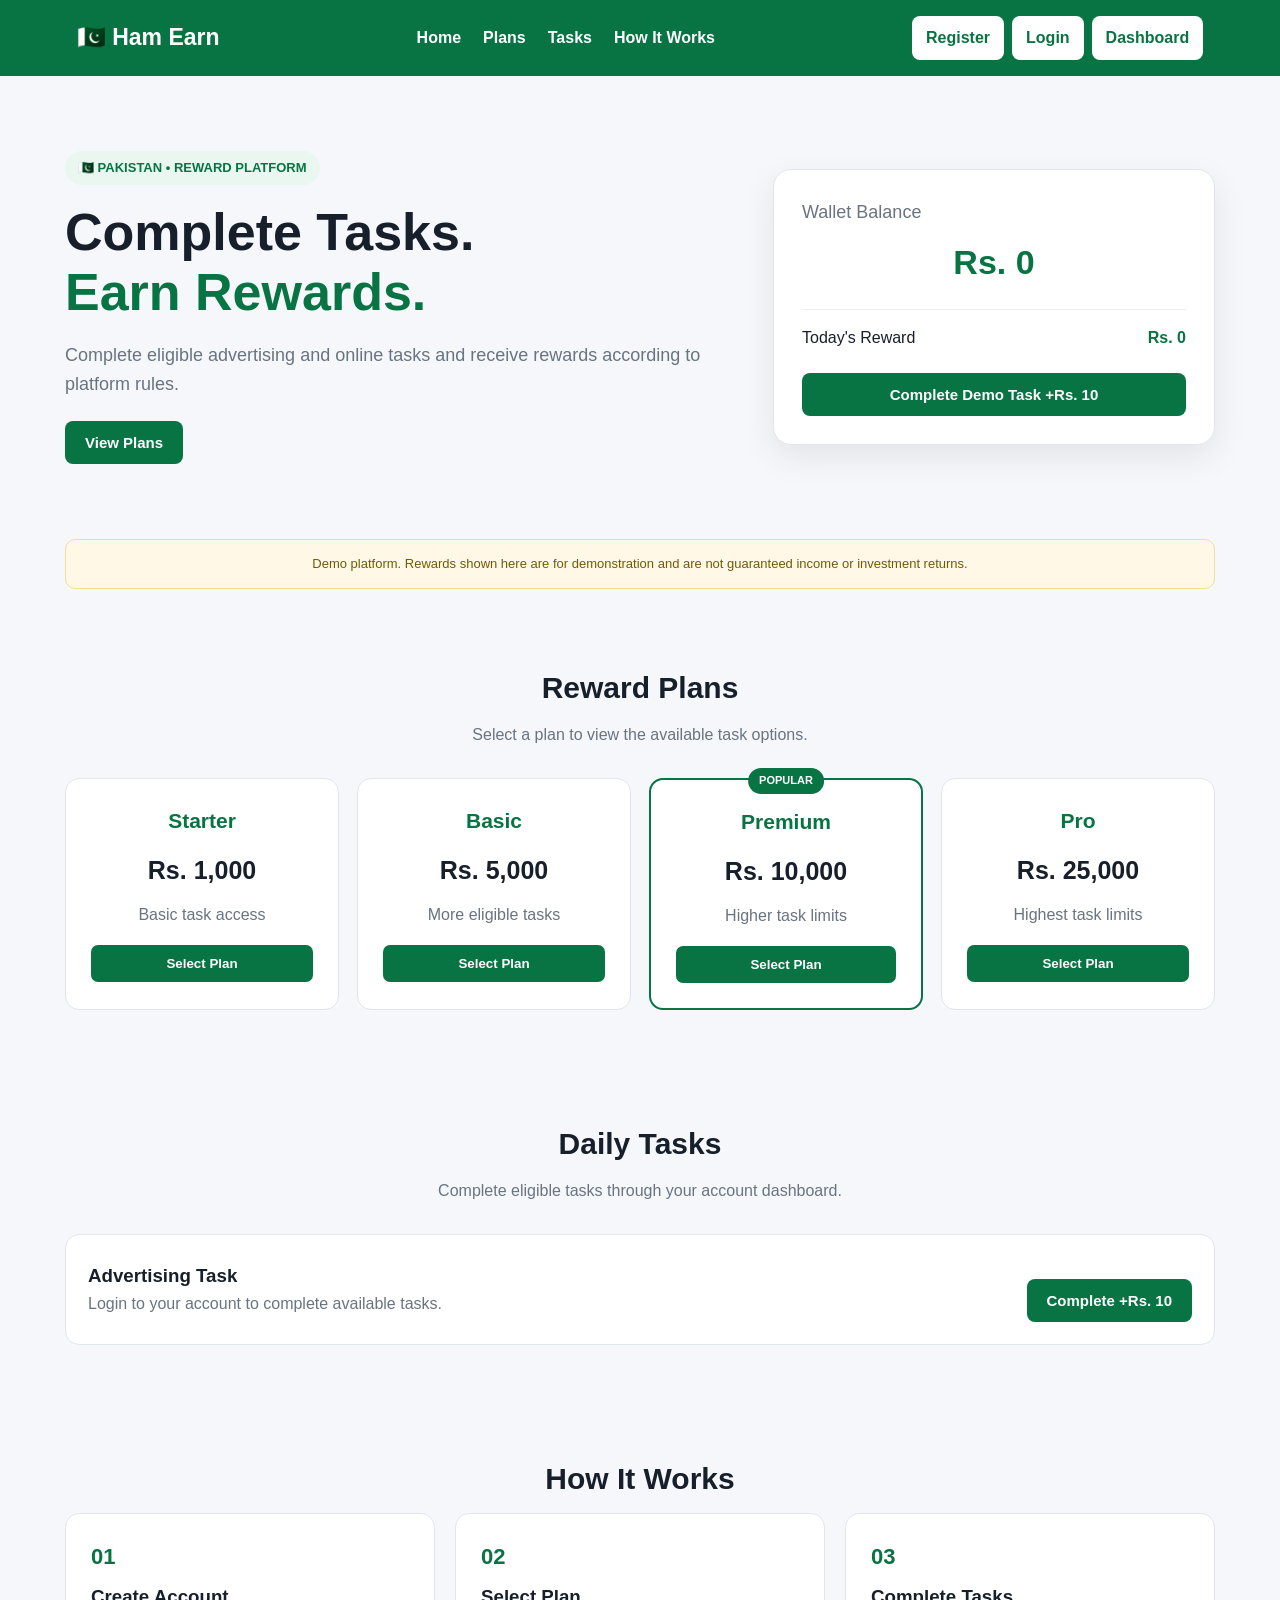
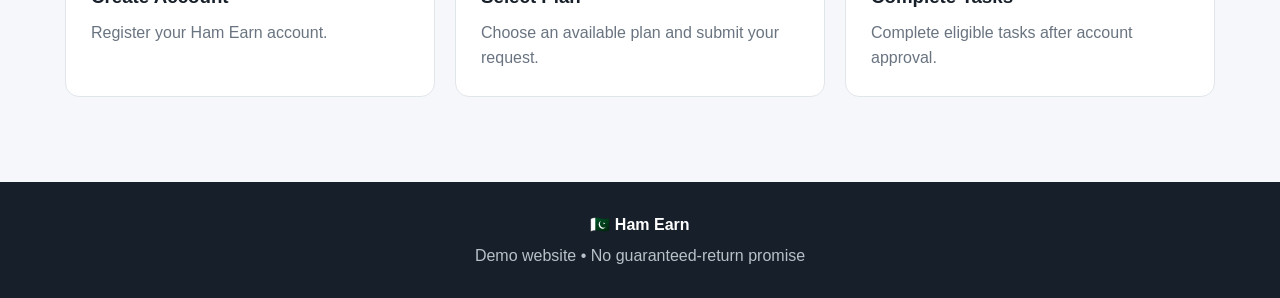
==== commit af09c380: "Update index.html" ====
--- a/index.html
+++ b/index.html
@@ -1,19 +1,20 @@
-```html
 <!DOCTYPE html>
 <html lang="en">
-
 <head>
 <meta charset="UTF-8">
 <meta name="viewport" content="width=device-width, initial-scale=1.0">
 
-<title>Ham Earn - Earn Rewards</title>
+<title>Ham Earn - Reward Platform</title>
 
 <style>
-
 *{
     box-sizing:border-box;
     margin:0;
     padding:0;
+}
+
+html{
+    scroll-behavior:smooth;
 }
 
 body{
@@ -27,8 +28,8 @@
 
 header{
     background:#087443;
-    color:white;
-    padding:18px 30px;
+    color:#fff;
+    padding:16px 6%;
     display:flex;
     align-items:center;
     justify-content:space-between;
@@ -43,25 +44,30 @@
 
 nav{
     display:flex;
-    gap:20px;
+    gap:22px;
 }
 
 nav a{
-    color:white;
+    color:#fff;
     text-decoration:none;
     font-weight:bold;
+}
+
+nav a:hover{
+    text-decoration:underline;
 }
 
 .header-buttons{
     display:flex;
     gap:8px;
+    flex-wrap:wrap;
 }
 
 .header-btn{
-    background:white;
+    background:#fff;
     color:#087443;
     padding:9px 14px;
-    border-radius:7px;
+    border-radius:8px;
     text-decoration:none;
     font-weight:bold;
 }
@@ -70,8 +76,8 @@
 
 .hero{
     max-width:1200px;
-    margin:0 auto;
-    padding:70px 25px;
+    margin:auto;
+    padding:75px 25px;
     display:grid;
     grid-template-columns:1.2fr .8fr;
     gap:45px;
@@ -82,7 +88,7 @@
     display:inline-block;
     background:#eaf7f0;
     color:#087443;
-    padding:7px 12px;
+    padding:7px 13px;
     border-radius:20px;
     font-size:13px;
     font-weight:bold;
@@ -107,23 +113,23 @@
 .main-btn{
     margin-top:22px;
     padding:13px 20px;
+    border:0;
+    border-radius:8px;
     background:#087443;
-    color:white;
-    border:none;
-    border-radius:8px;
+    color:#fff;
+    font-size:15px;
     font-weight:bold;
     cursor:pointer;
-    font-size:15px;
 }
 
 .main-btn:hover{
-    opacity:.9;
+    background:#065d35;
 }
 
 /* WALLET */
 
 .wallet-card{
-    background:white;
+    background:#fff;
     padding:28px;
     border-radius:18px;
     border:1px solid #e1e6eb;
@@ -159,7 +165,7 @@
 
 section:not(.hero){
     max-width:1200px;
-    margin:0 auto;
+    margin:auto;
     padding:55px 25px;
 }
 
@@ -181,16 +187,15 @@
     display:grid;
     grid-template-columns:repeat(4,1fr);
     gap:18px;
-    margin-top:30px;
 }
 
 .plan-card{
-    background:white;
+    position:relative;
+    background:#fff;
     border:1px solid #e1e6eb;
     border-radius:14px;
     padding:25px;
     text-align:center;
-    position:relative;
 }
 
 .plan-card h3{
@@ -211,12 +216,16 @@
     width:100%;
     margin-top:18px;
     padding:11px;
-    border:none;
+    border:0;
     border-radius:7px;
     background:#087443;
-    color:white;
+    color:#fff;
     font-weight:bold;
     cursor:pointer;
+}
+
+.plan-card button:hover{
+    background:#065d35;
 }
 
 .featured{
@@ -229,17 +238,17 @@
     left:50%;
     transform:translateX(-50%);
     background:#087443;
-    color:white;
-    padding:4px 10px;
+    color:#fff;
+    padding:4px 11px;
     border-radius:15px;
     font-size:11px;
     font-weight:bold;
 }
 
-/* TASKS */
+/* TASK */
 
 .task-card{
-    background:white;
+    background:#fff;
     border:1px solid #e1e6eb;
     border-radius:14px;
     padding:22px;
@@ -259,11 +268,10 @@
     display:grid;
     grid-template-columns:repeat(3,1fr);
     gap:20px;
-    margin-top:30px;
 }
 
 .steps div{
-    background:white;
+    background:#fff;
     border:1px solid #e1e6eb;
     border-radius:14px;
     padding:25px;
@@ -280,6 +288,24 @@
 
 .steps p{
     color:#697480;
+}
+
+/* NOTICE */
+
+.notice{
+    max-width:1200px;
+    margin:0 auto 20px;
+    padding:0 25px;
+}
+
+.notice-box{
+    background:#fff8e6;
+    border:1px solid #f0df9a;
+    color:#705c00;
+    border-radius:10px;
+    padding:14px;
+    text-align:center;
+    font-size:13px;
 }
 
 /* FOOTER */
@@ -289,7 +315,7 @@
     padding:30px;
     text-align:center;
     background:#17202a;
-    color:white;
+    color:#fff;
 }
 
 footer p{
@@ -308,7 +334,6 @@
     .plans{
         grid-template-columns:repeat(2,1fr);
     }
-
 }
 
 @media(max-width:600px){
@@ -327,7 +352,6 @@
     .header-buttons{
         width:100%;
         justify-content:center;
-        flex-wrap:wrap;
     }
 
     .hero{
@@ -350,14 +374,11 @@
         flex-direction:column;
         align-items:flex-start;
     }
-
-}
-
+}
 </style>
 </head>
 
 <body>
-
 
 <!-- HEADER -->
 
@@ -368,15 +389,10 @@
     </div>
 
     <nav>
-
         <a href="#home">Home</a>
-
         <a href="#plans">Plans</a>
-
         <a href="#tasks">Tasks</a>
-
         <a href="#how">How It Works</a>
-
     </nav>
 
     <div class="header-buttons">
@@ -405,7 +421,7 @@
     <div>
 
         <span class="badge">
-            PAKISTAN • REWARD PLATFORM
+            🇵🇰 PAKISTAN • REWARD PLATFORM
         </span>
 
         <h1>
@@ -421,7 +437,7 @@
 
         <button
             class="main-btn"
-            onclick="showPlans()">
+            onclick="goToPlans()">
 
             View Plans
 
@@ -456,7 +472,7 @@
 
         <button
             class="main-btn full"
-            onclick="completeTask()">
+            onclick="startTask()">
 
             Complete Demo Task +Rs. 10
 
@@ -465,6 +481,18 @@
     </div>
 
 </section>
+
+
+<!-- NOTICE -->
+
+<div class="notice">
+
+    <div class="notice-box">
+        Demo platform. Rewards shown here are for demonstration
+        and are not guaranteed income or investment returns.
+    </div>
+
+</div>
 
 
 <!-- PLANS -->
@@ -476,8 +504,7 @@
     </h2>
 
     <p class="section-text">
-        Plans organize access to eligible tasks.
-        They do not represent guaranteed investment returns.
+        Select a plan to view the available task options.
     </p>
 
     <div class="plans">
@@ -485,9 +512,13 @@
 
         <div class="plan-card">
 
-            <h3>Starter</h3>
-
-            <h4>Rs. 1,000</h4>
+            <h3>
+                Starter
+            </h3>
+
+            <h4>
+                Rs. 1,000
+            </h4>
 
             <p>
                 Basic task access
@@ -495,7 +526,9 @@
 
             <button
                 onclick="selectPlan('Starter',1000)">
+
                 Select Plan
+
             </button>
 
         </div>
@@ -503,9 +536,13 @@
 
         <div class="plan-card">
 
-            <h3>Basic</h3>
-
-            <h4>Rs. 5,000</h4>
+            <h3>
+                Basic
+            </h3>
+
+            <h4>
+                Rs. 5,000
+            </h4>
 
             <p>
                 More eligible tasks
@@ -513,7 +550,9 @@
 
             <button
                 onclick="selectPlan('Basic',5000)">
+
                 Select Plan
+
             </button>
 
         </div>
@@ -525,9 +564,13 @@
                 POPULAR
             </span>
 
-            <h3>Premium</h3>
-
-            <h4>Rs. 10,000</h4>
+            <h3>
+                Premium
+            </h3>
+
+            <h4>
+                Rs. 10,000
+            </h4>
 
             <p>
                 Higher task limits
@@ -535,7 +578,9 @@
 
             <button
                 onclick="selectPlan('Premium',10000)">
+
                 Select Plan
+
             </button>
 
         </div>
@@ -543,9 +588,13 @@
 
         <div class="plan-card">
 
-            <h3>Pro</h3>
-
-            <h4>Rs. 25,000</h4>
+            <h3>
+                Pro
+            </h3>
+
+            <h4>
+                Rs. 25,000
+            </h4>
 
             <p>
                 Highest task limits
@@ -553,7 +602,9 @@
 
             <button
                 onclick="selectPlan('Pro',25000)">
+
                 Select Plan
+
             </button>
 
         </div>
@@ -571,6 +622,10 @@
         Daily Tasks
     </h2>
 
+    <p class="section-text">
+        Complete eligible tasks through your account dashboard.
+    </p>
+
     <div class="task-card">
 
         <div>
@@ -580,15 +635,15 @@
             </h3>
 
             <p>
-                Complete the demo task
-                to test the reward wallet.
+                Login to your account to complete
+                available tasks.
             </p>
 
         </div>
 
         <button
             class="main-btn"
-            onclick="completeTask()">
+            onclick="startTask()">
 
             Complete +Rs. 10
 
@@ -618,8 +673,7 @@
             </h3>
 
             <p>
-                Register and access
-                your dashboard.
+                Register your Ham Earn account.
             </p>
 
         </div>
@@ -628,30 +682,30 @@
         <div>
 
             <b>02</b>
+
+            <h3>
+                Select Plan
+            </h3>
+
+            <p>
+                Choose an available plan and submit
+                your request.
+            </p>
+
+        </div>
+
+
+        <div>
+
+            <b>03</b>
 
             <h3>
                 Complete Tasks
             </h3>
 
             <p>
-                Complete eligible
-                advertising tasks.
-            </p>
-
-        </div>
-
-
-        <div>
-
-            <b>03</b>
-
-            <h3>
-                Receive Rewards
-            </h3>
-
-            <p>
-                Eligible rewards are added
-                according to platform rules.
+                Complete eligible tasks after
+                account approval.
             </p>
 
         </div>
@@ -670,8 +724,7 @@
     </strong>
 
     <p>
-        Demo website • No investment
-        or guaranteed-return promise
+        Demo website • No guaranteed-return promise
     </p>
 
 </footer>
@@ -679,42 +732,64 @@
 
 <script>
 
-/* =========================
-   USER DATA
-========================= */
-
-let currentUserId =
-    localStorage.getItem("Ham EarnCurrentUser");
-
-
-let users =
-    JSON.parse(
-        localStorage.getItem("Ham EarnUsers") || "[]"
-    );
-
-
-/* =========================
-   FIND CURRENT USER
-========================= */
+/* =========================================
+   HAM EARN HOME SYSTEM
+========================================= */
+
+const USERS_KEY = "Ham EarnUsers";
+const CURRENT_USER_KEY = "Ham EarnCurrentUser";
+
+
+/* =========================================
+   GET USERS
+========================================= */
+
+function getUsers(){
+
+    try{
+
+        const users =
+            JSON.parse(
+                localStorage.getItem(USERS_KEY) || "[]"
+            );
+
+        return Array.isArray(users)
+            ? users
+            : [];
+
+    }catch(error){
+
+        return [];
+
+    }
+}
+
+
+/* =========================================
+   GET CURRENT USER
+========================================= */
 
 function getCurrentUser(){
 
-    if(!currentUserId){
+    const id =
+        localStorage.getItem(CURRENT_USER_KEY);
+
+    if(!id){
         return null;
     }
+
+    const users = getUsers();
 
     return users.find(
         user =>
-        String(user.id) ===
-        String(currentUserId)
+        String(user.id) === String(id)
     ) || null;
-
-}
-
-
-/* =========================
+}
+
+
+/* =========================================
    MONEY
-========================= */
+========================================= */
 
 function money(amount){
 
@@ -725,64 +800,45 @@
 }
 
 
-/* =========================
+/* =========================================
    UPDATE WALLET
-========================= */
+========================================= */
 
 function updateWallet(){
 
-    const user = getCurrentUser();
-
-    if(user){
+    const user =
+        getCurrentUser();
+
+    if(!user){
 
         document.getElementById("balance")
-            .innerText =
-            money(user.balance);
+            .innerText = "Rs. 0";
 
         document.getElementById("today")
-            .innerText =
-            money(user.todayReward);
+            .innerText = "Rs. 0";
 
         return;
     }
 
-
-    /*
-       If user is not logged in,
-       show demo wallet.
-    */
-
     document.getElementById("balance")
-        .innerText = "Rs. 0";
+        .innerText =
+        money(user.balance);
 
     document.getElementById("today")
-        .innerText = "Rs. 0";
-
-}
-
-
-/* =========================
-   SAVE USERS
-========================= */
-
-function saveUsers(){
-
-    localStorage.setItem(
-        "Ham EarnUsers",
-        JSON.stringify(users)
-    );
-
-}
-
-
-/* =========================
-   COMPLETE DEMO TASK
-========================= */
-
-function completeTask(){
-
-    const user = getCurrentUser();
-
+        .innerText =
+        money(user.todayReward);
+
+}
+
+
+/* =========================================
+   DEMO TASK
+========================================= */
+
+function startTask(){
+
+    const user =
+        getCurrentUser();
 
     if(!user){
 
@@ -794,132 +850,73 @@
             "login.html";
 
         return;
-
-    }
-
-
-    user.balance =
-        Number(user.balance || 0) + 10;
-
-
-    user.todayReward =
-        Number(user.todayReward || 0) + 10;
-
-
-    user.totalReward =
-        Number(user.totalReward || 0) + 10;
-
-
-    saveUsers();
-
-    updateWallet();
-
-
-    /* USER TRANSACTION */
-
-    let transactions =
-        JSON.parse(
-            localStorage.getItem(
-                "transactions_" + user.id
-            ) || "[]"
-        );
-
-
-    if(!Array.isArray(transactions)){
-        transactions = [];
-    }
-
-
-    transactions.unshift({
-
-        title:
-            "Demo Task Reward",
-
-        amount:10,
-
-        date:
-            new Date().toLocaleString(),
-
-        type:"reward"
-
-    });
-
-
-    localStorage.setItem(
-
-        "transactions_" + user.id,
-
-        JSON.stringify(
-            transactions.slice(0,20)
-        )
-
-    );
-
-
-    alert(
-        "Demo task completed!\n\n" +
-        "+Rs. 10 reward added."
-    );
-
-}
-
-
-/* =========================
+    }
+
+    /*
+       Send logged-in user to dashboard.
+       Daily ads are controlled there.
+    */
+
+    window.location.href =
+        "dashboard.html";
+
+}
+
+
+/* =========================================
    SELECT PLAN
-========================= */
+========================================= */
 
 function selectPlan(
     planName,
     amount
 ){
 
-    const user = getCurrentUser();
+    const user =
+        getCurrentUser();
+
+    /*
+       Save selected plan temporarily.
+    */
+
+    localStorage.setItem(
+        "Ham EarnSelectedPlan",
+        planName
+    );
+
+    localStorage.setItem(
+        "Ham EarnPlanAmount",
+        String(amount)
+    );
 
 
     if(!user){
 
-        localStorage.setItem(
-            "Ham EarnSelectedPlan",
-            planName
+        alert(
+            "Please login or create an account first."
         );
-
-        localStorage.setItem(
-            "Ham EarnPlanAmount",
-            amount
-        );
-
-
-        alert(
-            "Please login/register first."
-        );
-
 
         window.location.href =
             "login.html";
 
         return;
-
-    }
-
-
-    user.selectedPlan =
-        planName;
-
-    user.planAmount =
-        Number(amount);
-
-
-    saveUsers();
-
+    }
+
+
+    /*
+       User is logged in.
+       Do not activate plan directly.
+       Dashboard will handle deposit request
+       and admin approval.
+    */
 
     alert(
-
         planName +
         " plan selected.\n\n" +
-
-        "Plan Amount: " +
-        money(amount)
-
+        "Amount: " +
+        money(amount) +
+        "\n\n" +
+        "Please submit the deposit request from your dashboard."
     );
 
 
@@ -929,11 +926,11 @@
 }
 
 
-/* =========================
+/* =========================================
    SHOW PLANS
-========================= */
-
-function showPlans(){
+========================================= */
+
+function goToPlans(){
 
     document.getElementById("plans")
         .scrollIntoView({
@@ -943,30 +940,23 @@
 }
 
 
-/* =========================
-   AUTO REFRESH USER DATA
-========================= */
+/* =========================================
+   STORAGE UPDATE
+========================================= */
 
 window.addEventListener(
     "storage",
     function(){
 
-        users =
-            JSON.parse(
-                localStorage.getItem(
-                    "Ham EarnUsers"
-                ) || "[]"
-            );
-
         updateWallet();
 
     }
 );
 
 
-/* =========================
+/* =========================================
    INITIAL LOAD
-========================= */
+========================================= */
 
 updateWallet();
 
@@ -974,4 +964,3 @@
 
 </body>
 </html>
-```
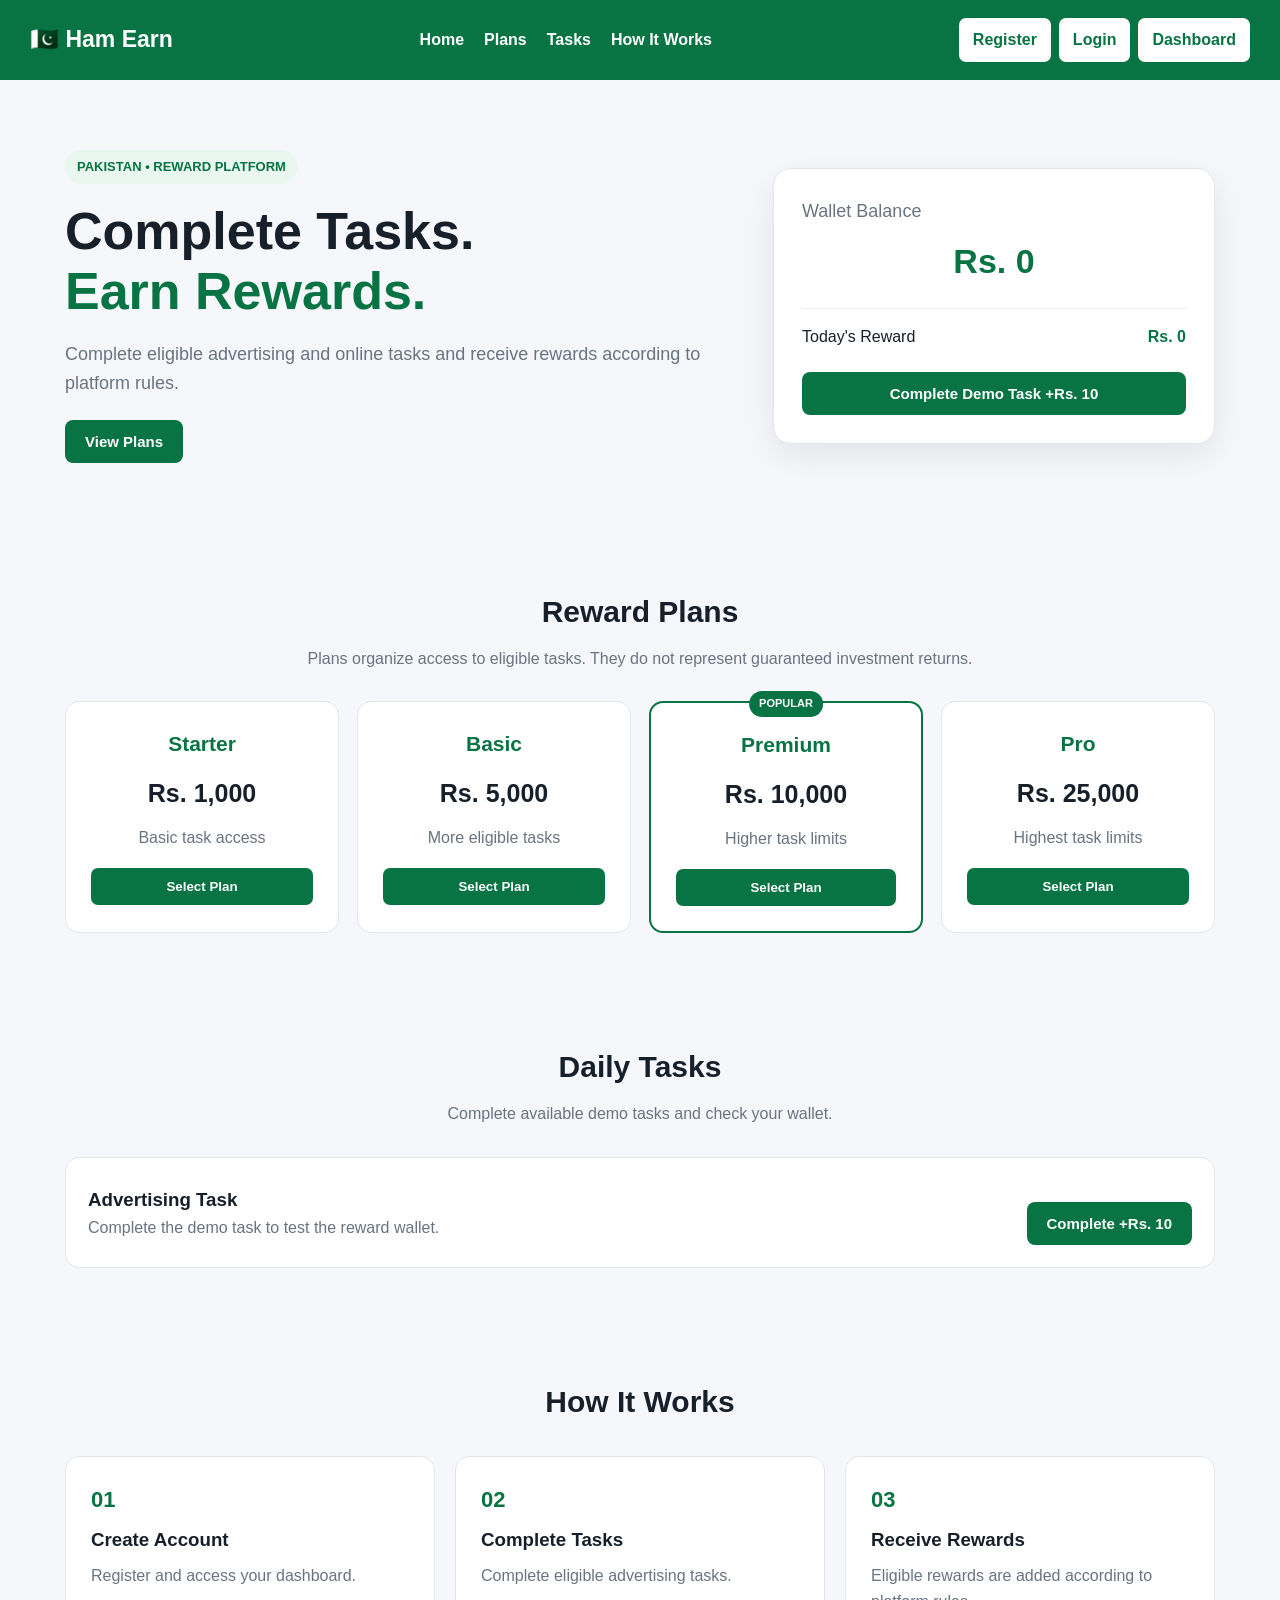
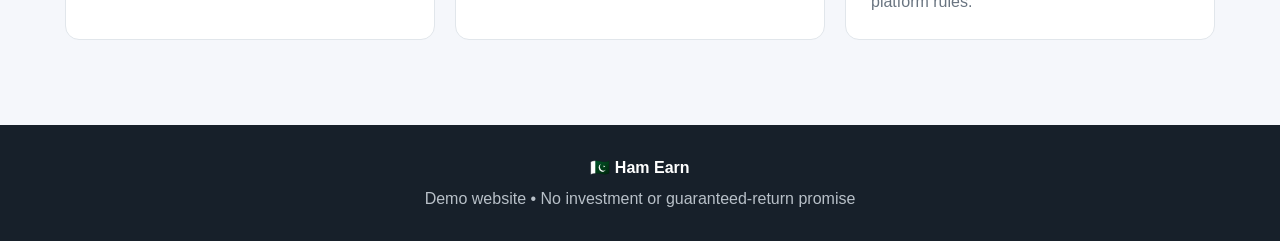
==== commit 3776cdb8: "Update index.html" ====
--- a/index.html
+++ b/index.html
@@ -1,20 +1,18 @@
 <!DOCTYPE html>
 <html lang="en">
+
 <head>
 <meta charset="UTF-8">
 <meta name="viewport" content="width=device-width, initial-scale=1.0">
 
-<title>Ham Earn - Reward Platform</title>
+<title>Ham Earn - Earn Rewards</title>
 
 <style>
+
 *{
     box-sizing:border-box;
     margin:0;
     padding:0;
-}
-
-html{
-    scroll-behavior:smooth;
 }
 
 body{
@@ -28,8 +26,8 @@
 
 header{
     background:#087443;
-    color:#fff;
-    padding:16px 6%;
+    color:white;
+    padding:18px 30px;
     display:flex;
     align-items:center;
     justify-content:space-between;
@@ -44,17 +42,13 @@
 
 nav{
     display:flex;
-    gap:22px;
+    gap:20px;
 }
 
 nav a{
-    color:#fff;
+    color:white;
     text-decoration:none;
     font-weight:bold;
-}
-
-nav a:hover{
-    text-decoration:underline;
 }
 
 .header-buttons{
@@ -64,20 +58,22 @@
 }
 
 .header-btn{
-    background:#fff;
+    background:white;
     color:#087443;
     padding:9px 14px;
-    border-radius:8px;
+    border-radius:7px;
     text-decoration:none;
     font-weight:bold;
+    border:none;
+    cursor:pointer;
 }
 
 /* HERO */
 
 .hero{
     max-width:1200px;
-    margin:auto;
-    padding:75px 25px;
+    margin:0 auto;
+    padding:70px 25px;
     display:grid;
     grid-template-columns:1.2fr .8fr;
     gap:45px;
@@ -88,7 +84,7 @@
     display:inline-block;
     background:#eaf7f0;
     color:#087443;
-    padding:7px 13px;
+    padding:7px 12px;
     border-radius:20px;
     font-size:13px;
     font-weight:bold;
@@ -113,23 +109,23 @@
 .main-btn{
     margin-top:22px;
     padding:13px 20px;
-    border:0;
+    background:#087443;
+    color:white;
+    border:none;
     border-radius:8px;
-    background:#087443;
-    color:#fff;
-    font-size:15px;
     font-weight:bold;
     cursor:pointer;
+    font-size:15px;
 }
 
 .main-btn:hover{
-    background:#065d35;
+    opacity:.9;
 }
 
 /* WALLET */
 
 .wallet-card{
-    background:#fff;
+    background:white;
     padding:28px;
     border-radius:18px;
     border:1px solid #e1e6eb;
@@ -165,7 +161,7 @@
 
 section:not(.hero){
     max-width:1200px;
-    margin:auto;
+    margin:0 auto;
     padding:55px 25px;
 }
 
@@ -187,15 +183,16 @@
     display:grid;
     grid-template-columns:repeat(4,1fr);
     gap:18px;
+    margin-top:30px;
 }
 
 .plan-card{
-    position:relative;
-    background:#fff;
+    background:white;
     border:1px solid #e1e6eb;
     border-radius:14px;
     padding:25px;
     text-align:center;
+    position:relative;
 }
 
 .plan-card h3{
@@ -216,16 +213,12 @@
     width:100%;
     margin-top:18px;
     padding:11px;
-    border:0;
+    border:none;
     border-radius:7px;
     background:#087443;
-    color:#fff;
+    color:white;
     font-weight:bold;
     cursor:pointer;
-}
-
-.plan-card button:hover{
-    background:#065d35;
 }
 
 .featured{
@@ -238,17 +231,17 @@
     left:50%;
     transform:translateX(-50%);
     background:#087443;
-    color:#fff;
-    padding:4px 11px;
+    color:white;
+    padding:4px 10px;
     border-radius:15px;
     font-size:11px;
     font-weight:bold;
 }
 
-/* TASK */
+/* TASKS */
 
 .task-card{
-    background:#fff;
+    background:white;
     border:1px solid #e1e6eb;
     border-radius:14px;
     padding:22px;
@@ -268,10 +261,11 @@
     display:grid;
     grid-template-columns:repeat(3,1fr);
     gap:20px;
+    margin-top:30px;
 }
 
 .steps div{
-    background:#fff;
+    background:white;
     border:1px solid #e1e6eb;
     border-radius:14px;
     padding:25px;
@@ -290,22 +284,16 @@
     color:#697480;
 }
 
-/* NOTICE */
-
-.notice{
-    max-width:1200px;
-    margin:0 auto 20px;
-    padding:0 25px;
-}
-
-.notice-box{
-    background:#fff8e6;
-    border:1px solid #f0df9a;
-    color:#705c00;
-    border-radius:10px;
-    padding:14px;
+/* LOGIN NOTICE */
+
+.login-notice{
+    display:none;
+    margin-top:15px;
+    background:#fff3cd;
+    color:#856404;
+    padding:12px;
+    border-radius:8px;
     text-align:center;
-    font-size:13px;
 }
 
 /* FOOTER */
@@ -315,7 +303,7 @@
     padding:30px;
     text-align:center;
     background:#17202a;
-    color:#fff;
+    color:white;
 }
 
 footer p{
@@ -334,6 +322,7 @@
     .plans{
         grid-template-columns:repeat(2,1fr);
     }
+
 }
 
 @media(max-width:600px){
@@ -374,13 +363,16 @@
         flex-direction:column;
         align-items:flex-start;
     }
-}
+
+}
+
 </style>
 </head>
 
 <body>
 
-<!-- HEADER -->
+
+<!-- ================= HEADER ================= -->
 
 <header>
 
@@ -389,10 +381,15 @@
     </div>
 
     <nav>
+
         <a href="#home">Home</a>
+
         <a href="#plans">Plans</a>
+
         <a href="#tasks">Tasks</a>
+
         <a href="#how">How It Works</a>
+
     </nav>
 
     <div class="header-buttons">
@@ -414,14 +411,14 @@
 </header>
 
 
-<!-- HERO -->
+<!-- ================= HERO ================= -->
 
 <section id="home" class="hero">
 
     <div>
 
         <span class="badge">
-            🇵🇰 PAKISTAN • REWARD PLATFORM
+            PAKISTAN • REWARD PLATFORM
         </span>
 
         <h1>
@@ -437,16 +434,25 @@
 
         <button
             class="main-btn"
-            onclick="goToPlans()">
+            onclick="showPlans()">
 
             View Plans
 
         </button>
 
+        <div
+            class="login-notice"
+            id="loginNotice">
+
+            Please login or register first
+            to use your reward wallet.
+
+        </div>
+
     </div>
 
 
-    <!-- WALLET -->
+    <!-- ================= WALLET ================= -->
 
     <div class="wallet-card">
 
@@ -472,7 +478,7 @@
 
         <button
             class="main-btn full"
-            onclick="startTask()">
+            onclick="completeTask()">
 
             Complete Demo Task +Rs. 10
 
@@ -483,19 +489,7 @@
 </section>
 
 
-<!-- NOTICE -->
-
-<div class="notice">
-
-    <div class="notice-box">
-        Demo platform. Rewards shown here are for demonstration
-        and are not guaranteed income or investment returns.
-    </div>
-
-</div>
-
-
-<!-- PLANS -->
+<!-- ================= PLANS ================= -->
 
 <section id="plans">
 
@@ -504,7 +498,8 @@
     </h2>
 
     <p class="section-text">
-        Select a plan to view the available task options.
+        Plans organize access to eligible tasks.
+        They do not represent guaranteed investment returns.
     </p>
 
     <div class="plans">
@@ -614,7 +609,7 @@
 </section>
 
 
-<!-- TASKS -->
+<!-- ================= TASKS ================= -->
 
 <section id="tasks">
 
@@ -623,7 +618,7 @@
     </h2>
 
     <p class="section-text">
-        Complete eligible tasks through your account dashboard.
+        Complete available demo tasks and check your wallet.
     </p>
 
     <div class="task-card">
@@ -635,15 +630,15 @@
             </h3>
 
             <p>
-                Login to your account to complete
-                available tasks.
+                Complete the demo task
+                to test the reward wallet.
             </p>
 
         </div>
 
         <button
             class="main-btn"
-            onclick="startTask()">
+            onclick="completeTask()">
 
             Complete +Rs. 10
 
@@ -654,7 +649,7 @@
 </section>
 
 
-<!-- HOW IT WORKS -->
+<!-- ================= HOW ================= -->
 
 <section id="how">
 
@@ -673,7 +668,8 @@
             </h3>
 
             <p>
-                Register your Ham Earn account.
+                Register and access
+                your dashboard.
             </p>
 
         </div>
@@ -682,40 +678,40 @@
         <div>
 
             <b>02</b>
-
-            <h3>
-                Select Plan
-            </h3>
-
-            <p>
-                Choose an available plan and submit
-                your request.
-            </p>
-
-        </div>
-
-
-        <div>
-
-            <b>03</b>
 
             <h3>
                 Complete Tasks
             </h3>
 
             <p>
-                Complete eligible tasks after
-                account approval.
+                Complete eligible
+                advertising tasks.
             </p>
 
         </div>
 
+
+        <div>
+
+            <b>03</b>
+
+            <h3>
+                Receive Rewards
+            </h3>
+
+            <p>
+                Eligible rewards are added
+                according to platform rules.
+            </p>
+
+        </div>
+
     </div>
 
 </section>
 
 
-<!-- FOOTER -->
+<!-- ================= FOOTER ================= -->
 
 <footer>
 
@@ -724,7 +720,8 @@
     </strong>
 
     <p>
-        Demo website • No guaranteed-return promise
+        Demo website • No investment
+        or guaranteed-return promise
     </p>
 
 </footer>
@@ -732,64 +729,86 @@
 
 <script>
 
-/* =========================================
-   HAM EARN HOME SYSTEM
-========================================= */
+/* =====================================================
+   HAM EARN - MAIN WEBSITE SYSTEM
+===================================================== */
+
+
+/* ================= STORAGE KEYS ================= */
 
 const USERS_KEY = "Ham EarnUsers";
 const CURRENT_USER_KEY = "Ham EarnCurrentUser";
-
-
-/* =========================================
-   GET USERS
-========================================= */
+const SELECTED_PLAN_KEY = "Ham EarnSelectedPlan";
+const PLAN_AMOUNT_KEY = "Ham EarnPlanAmount";
+
+
+/* ================= CURRENT USER ID ================= */
+
+let currentUserId =
+    localStorage.getItem(CURRENT_USER_KEY);
+
+
+/* ================= GET USERS ================= */
 
 function getUsers(){
 
     try{
 
-        const users =
+        const data =
             JSON.parse(
                 localStorage.getItem(USERS_KEY) || "[]"
             );
 
-        return Array.isArray(users)
-            ? users
-            : [];
+        return Array.isArray(data) ? data : [];
 
     }catch(error){
 
         return [];
 
     }
-}
-
-
-/* =========================================
-   GET CURRENT USER
-========================================= */
+
+}
+
+
+/* ================= SAVE USERS ================= */
+
+function saveUsers(users){
+
+    localStorage.setItem(
+        USERS_KEY,
+        JSON.stringify(users)
+    );
+
+}
+
+
+/* ================= CURRENT USER ================= */
 
 function getCurrentUser(){
 
-    const id =
-        localStorage.getItem(CURRENT_USER_KEY);
-
-    if(!id){
+    if(!currentUserId){
+
         return null;
-    }
+
+    }
+
 
     const users = getUsers();
 
+
     return users.find(
+
         user =>
-        String(user.id) === String(id)
+
+        String(user.id) ===
+        String(currentUserId)
+
     ) || null;
-}
-
-
-/* =========================================
-   MONEY
-========================================= */
+
+}
+
+
+/* ================= MONEY ================= */
 
 function money(amount){
 
@@ -800,15 +819,14 @@
 }
 
 
-/* =========================================
-   UPDATE WALLET
-========================================= */
+/* ================= UPDATE WALLET ================= */
 
 function updateWallet(){
 
     const user =
         getCurrentUser();
 
+
     if(!user){
 
         document.getElementById("balance")
@@ -818,12 +836,15 @@
             .innerText = "Rs. 0";
 
         return;
-    }
+
+    }
+
 
     document.getElementById("balance")
         .innerText =
         money(user.balance);
 
+
     document.getElementById("today")
         .innerText =
         money(user.todayReward);
@@ -831,41 +852,181 @@
 }
 
 
-/* =========================================
-   DEMO TASK
-========================================= */
-
-function startTask(){
+/* ================= LOGIN CHECK ================= */
+
+function requireLogin(){
 
     const user =
         getCurrentUser();
 
+
     if(!user){
 
+        document.getElementById(
+            "loginNotice"
+        ).style.display = "block";
+
+
         alert(
-            "Please login first to complete tasks."
+            "Please login or register first."
         );
+
+
+        return false;
+
+    }
+
+
+    document.getElementById(
+        "loginNotice"
+    ).style.display = "none";
+
+
+    return true;
+
+}
+
+
+/* ================= COMPLETE TASK ================= */
+
+function completeTask(){
+
+    if(!requireLogin()){
 
         window.location.href =
             "login.html";
 
         return;
-    }
-
-    /*
-       Send logged-in user to dashboard.
-       Daily ads are controlled there.
-    */
-
-    window.location.href =
-        "dashboard.html";
-
-}
-
-
-/* =========================================
-   SELECT PLAN
-========================================= */
+
+    }
+
+
+    const users =
+        getUsers();
+
+
+    const user =
+        users.find(
+
+            u =>
+            String(u.id) ===
+            String(currentUserId)
+
+        );
+
+
+    if(!user){
+
+        alert(
+            "User account not found."
+        );
+
+        return;
+
+    }
+
+
+    /* Make sure values are numbers */
+
+    user.balance =
+        Number(user.balance || 0);
+
+
+    user.todayReward =
+        Number(user.todayReward || 0);
+
+
+    user.totalReward =
+        Number(user.totalReward || 0);
+
+
+    /* Add demo reward */
+
+    user.balance += 10;
+
+    user.todayReward += 10;
+
+    user.totalReward += 10;
+
+
+    /* Save */
+
+    saveUsers(users);
+
+
+    /* Transaction history */
+
+    let transactions = [];
+
+    try{
+
+        transactions =
+            JSON.parse(
+
+                localStorage.getItem(
+                    "transactions_" + user.id
+                ) || "[]"
+
+            );
+
+    }catch(error){
+
+        transactions = [];
+
+    }
+
+
+    if(!Array.isArray(transactions)){
+
+        transactions = [];
+
+    }
+
+
+    transactions.unshift({
+
+        title:
+            "Demo Task Reward",
+
+        amount:
+            10,
+
+        date:
+            new Date().toLocaleString(),
+
+        type:
+            "reward"
+
+    });
+
+
+    localStorage.setItem(
+
+        "transactions_" + user.id,
+
+        JSON.stringify(
+            transactions.slice(0,20)
+        )
+
+    );
+
+
+    /* Update screen */
+
+    updateWallet();
+
+
+    alert(
+
+        "Demo task completed!\n\n" +
+        "+Rs. 10 reward added."
+
+    );
+
+}
+
+
+/* ================= SELECT PLAN ================= */
 
 function selectPlan(
     planName,
@@ -875,48 +1036,95 @@
     const user =
         getCurrentUser();
 
+
     /*
-       Save selected plan temporarily.
+       If not logged in,
+       remember selected plan.
     */
 
+    if(!user){
+
+        localStorage.setItem(
+            SELECTED_PLAN_KEY,
+            planName
+        );
+
+
+        localStorage.setItem(
+            PLAN_AMOUNT_KEY,
+            amount
+        );
+
+
+        alert(
+            "Please login or register first."
+        );
+
+
+        window.location.href =
+            "login.html";
+
+        return;
+
+    }
+
+
+    const users =
+        getUsers();
+
+
+    const currentUser =
+        users.find(
+
+            u =>
+            String(u.id) ===
+            String(currentUserId)
+
+        );
+
+
+    if(!currentUser){
+
+        alert(
+            "User account not found."
+        );
+
+        return;
+
+    }
+
+
+    currentUser.selectedPlan =
+        planName;
+
+
+    currentUser.planAmount =
+        Number(amount);
+
+
+    saveUsers(users);
+
+
     localStorage.setItem(
-        "Ham EarnSelectedPlan",
+        SELECTED_PLAN_KEY,
         planName
     );
 
+
     localStorage.setItem(
-        "Ham EarnPlanAmount",
-        String(amount)
+        PLAN_AMOUNT_KEY,
+        amount
     );
 
 
-    if(!user){
-
-        alert(
-            "Please login or create an account first."
-        );
-
-        window.location.href =
-            "login.html";
-
-        return;
-    }
-
-
-    /*
-       User is logged in.
-       Do not activate plan directly.
-       Dashboard will handle deposit request
-       and admin approval.
-    */
-
     alert(
+
         planName +
-        " plan selected.\n\n" +
-        "Amount: " +
-        money(amount) +
-        "\n\n" +
-        "Please submit the deposit request from your dashboard."
+        " Plan selected!\n\n" +
+
+        "Plan Amount: " +
+        money(amount)
+
     );
 
 
@@ -926,39 +1134,82 @@
 }
 
 
-/* =========================================
-   SHOW PLANS
-========================================= */
-
-function goToPlans(){
-
-    document.getElementById("plans")
-        .scrollIntoView({
-            behavior:"smooth"
+/* ================= SHOW PLANS ================= */
+
+function showPlans(){
+
+    const plans =
+        document.getElementById("plans");
+
+
+    if(plans){
+
+        plans.scrollIntoView({
+
+            behavior:"smooth",
+
+            block:"start"
+
         });
 
-}
-
-
-/* =========================================
-   STORAGE UPDATE
-========================================= */
+    }
+
+}
+
+
+/* ================= LOGOUT SAFETY ================= */
+
+function checkCurrentUser(){
+
+    currentUserId =
+        localStorage.getItem(
+            CURRENT_USER_KEY
+        );
+
+
+    updateWallet();
+
+}
+
+
+/* ================= STORAGE EVENT ================= */
 
 window.addEventListener(
+
     "storage",
+
     function(){
 
-        updateWallet();
-
-    }
+        checkCurrentUser();
+
+    }
+
 );
 
 
-/* =========================================
-   INITIAL LOAD
-========================================= */
-
-updateWallet();
+/* ================= PAGE VISIBILITY ================= */
+
+document.addEventListener(
+
+    "visibilitychange",
+
+    function(){
+
+        if(!document.hidden){
+
+            checkCurrentUser();
+
+        }
+
+    }
+
+);
+
+
+/* ================= INITIAL LOAD ================= */
+
+checkCurrentUser();
+
 
 </script>
 
